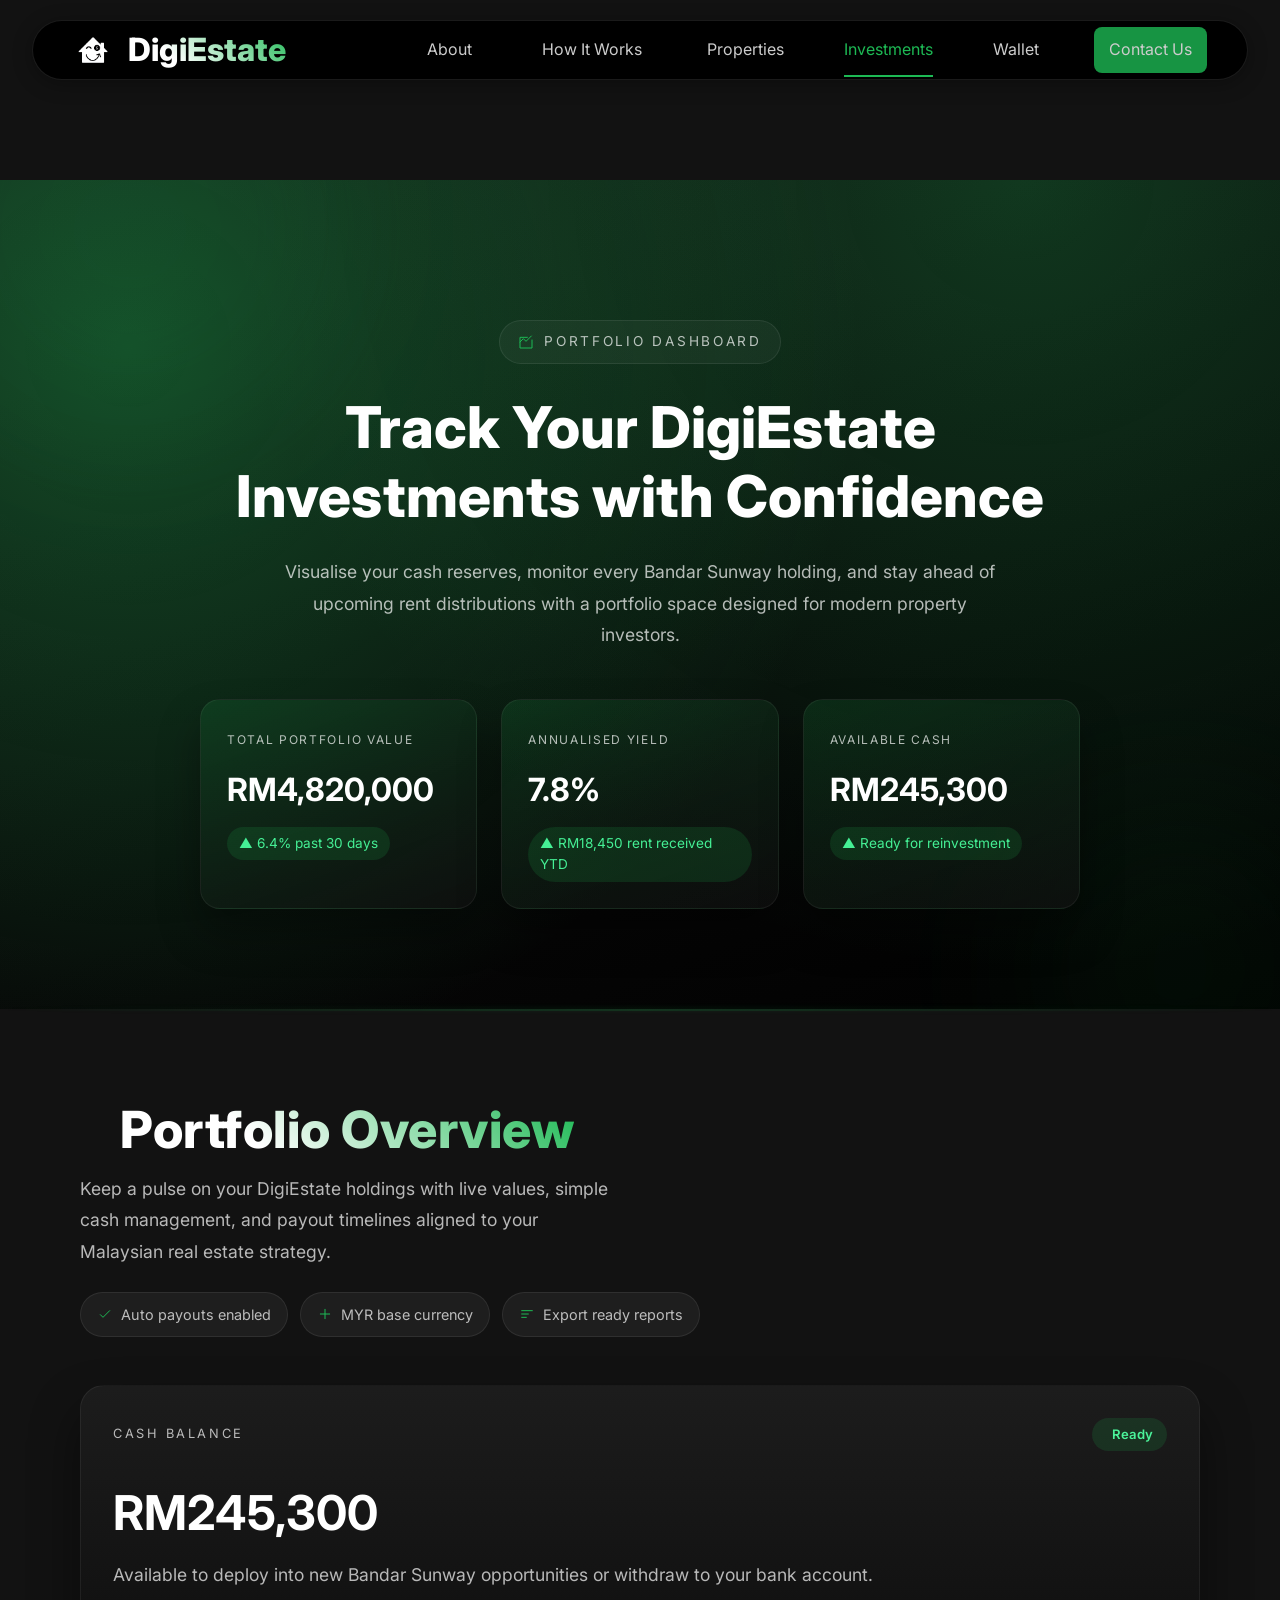
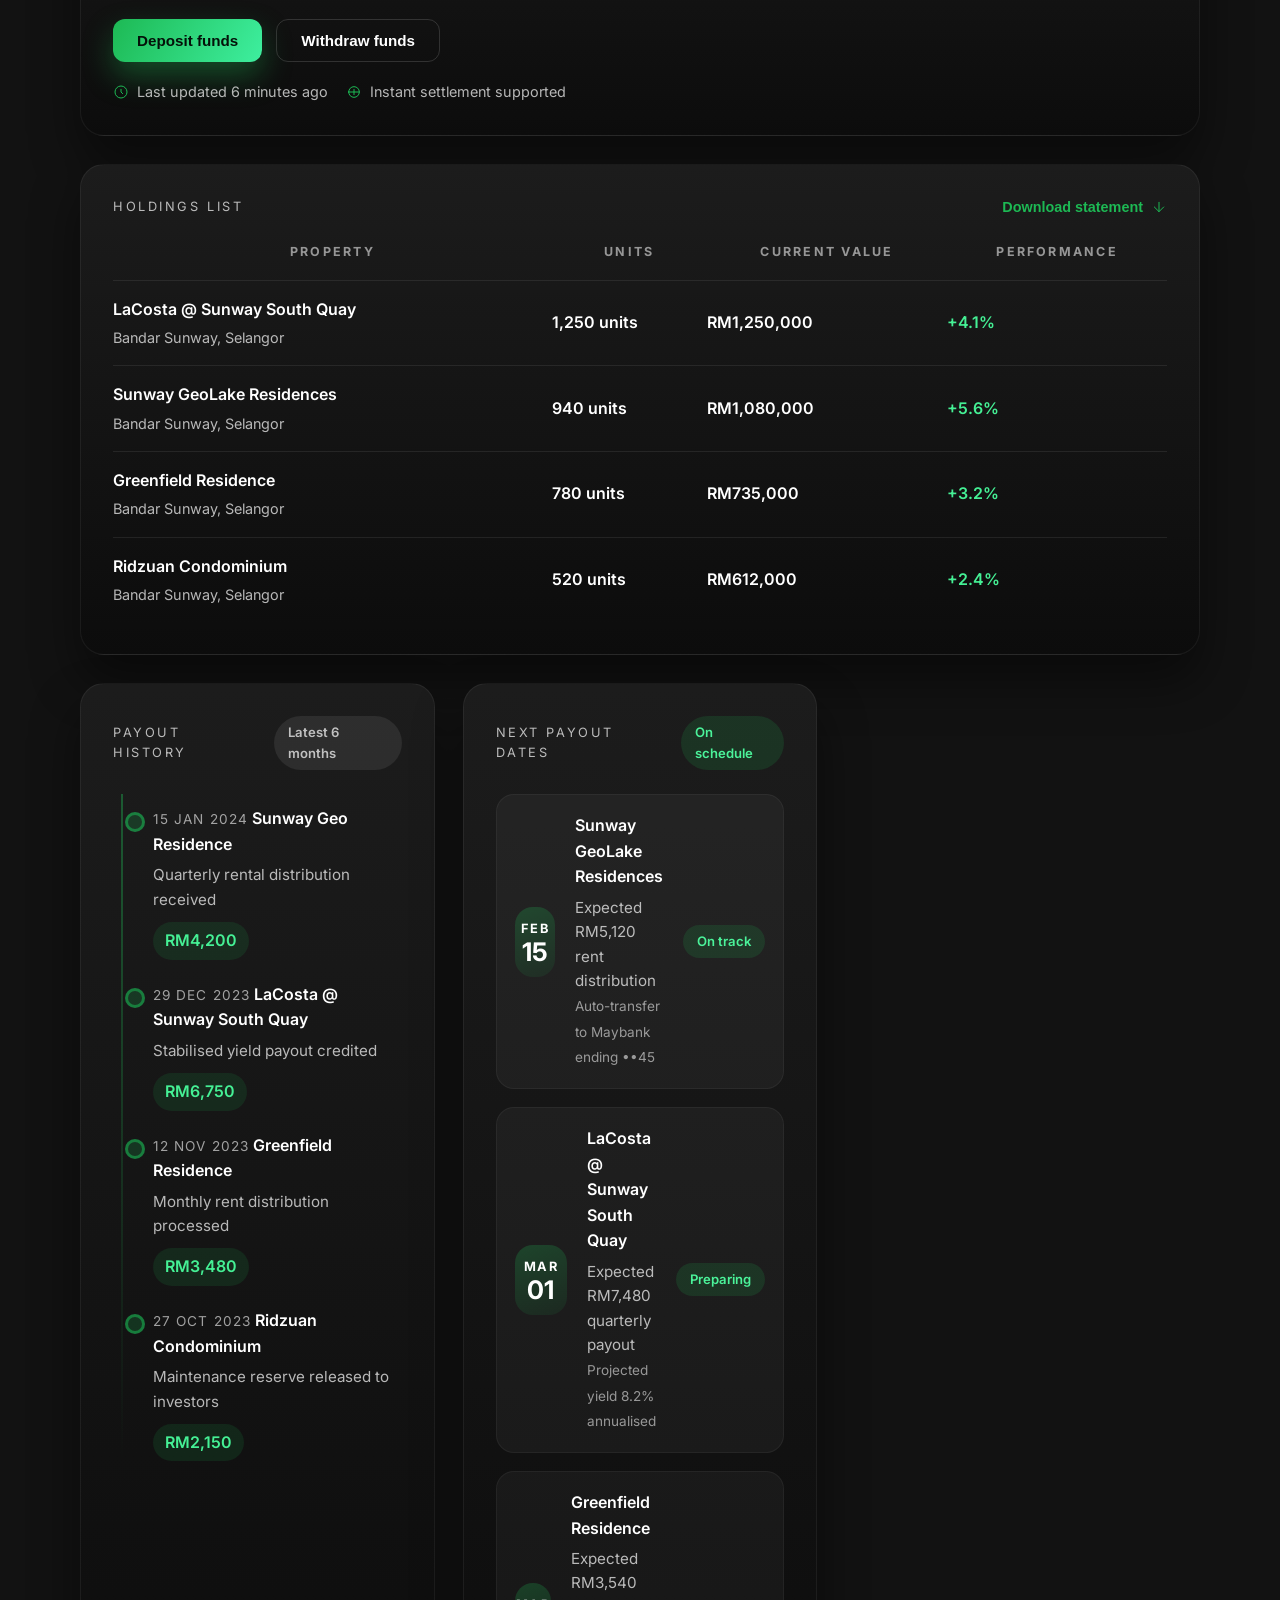
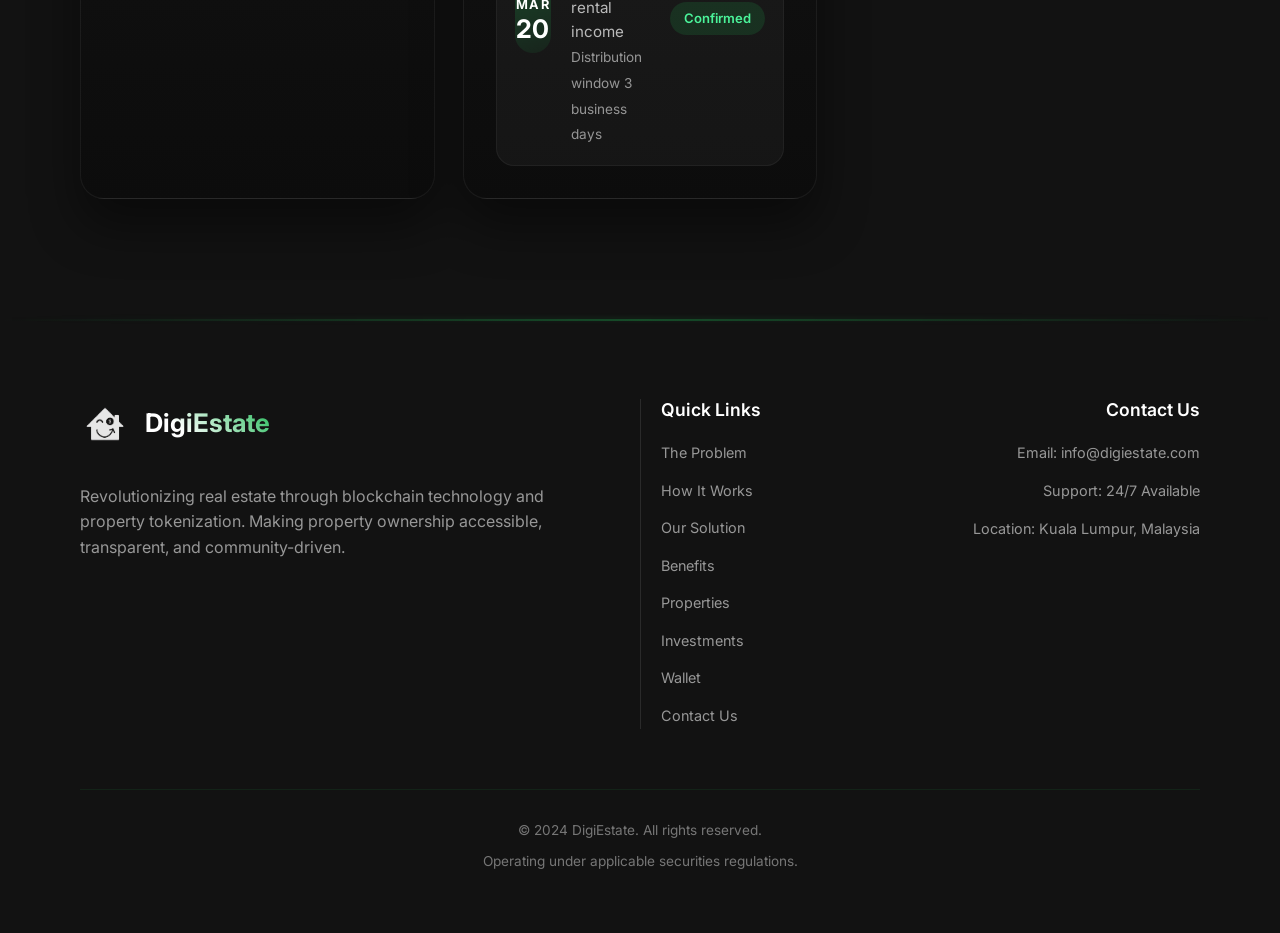
==== investments.html @ bed7e688 "first commit" ====
<!DOCTYPE html>
<html lang="en">
<head>
    <meta charset="UTF-8">
    <meta name="viewport" content="width=device-width, initial-scale=1.0">
    <title>DigiEstate - Investments</title>
    <link rel="icon" type="image/png" href="/images/digiestate-logo.png">
    <link rel="shortcut icon" type="image/png" href="/images/digiestate-logo.png">
    <link rel="stylesheet" href="css/main.css">
    <link rel="stylesheet" href="css/layout.css">
    <link rel="stylesheet" href="css/components/navigation.css">
    <link rel="stylesheet" href="css/components/footer.css">
    <link rel="stylesheet" href="css/sections/investments.css">
    <script src="js/common.js"></script>
</head>
<body>
    <nav class="nav">
        <div class="container nav-container">
            <a href="/" class="nav-brand">
                <img src="/images/digiestate-logo.png" alt="DigiEstate Logo" class="logo">
                <span class="nav-logo">DigiEstate</span>
            </a>
            <div class="nav-links">
                <div class="nav-item">
                    <a href="#about" class="nav-link">About</a>
                    <div class="nav-dropdown">
                        <a href="/#problem" class="scroll-link">The Problem</a>
                        <a href="/#benefits" class="scroll-link">Benefits</a>
                    </div>
                </div>
                <div class="nav-item">
                    <a href="#tokenization" class="nav-link">How It Works</a>
                    <div class="nav-dropdown">
                        <a href="/#tokenization" class="scroll-link">Tokenization</a>
                    </div>
                </div>
                <a href="/marketplace.html" class="nav-page">Properties</a>
                <a href="/investments.html" class="nav-page">Investments</a>
                <a href="/wallet.html" class="nav-page">Wallet</a>
                <a href="/#contact" class="nav-page contact-btn">Contact Us</a>
            </div>
        </div>
    </nav>

    <section class="portfolio-hero">
        <div class="container">
            <span class="portfolio-label">
                <svg viewBox="0 0 24 24" fill="none" xmlns="http://www.w3.org/2000/svg" aria-hidden="true">
                    <path d="M3 12l5-5 4 4 8-8" stroke="currentColor" stroke-width="1.5" stroke-linecap="round" stroke-linejoin="round" />
                    <path d="M21 9v12H3V5h11" stroke="currentColor" stroke-width="1.5" stroke-linecap="round" stroke-linejoin="round" />
                </svg>
                Portfolio Dashboard
            </span>
            <h1>Track Your DigiEstate Investments with Confidence</h1>
            <p>
                Visualise your cash reserves, monitor every Bandar Sunway holding, and stay ahead of upcoming rent
                distributions with a portfolio space designed for modern property investors.
            </p>
            <div class="hero-metrics">
                <div class="metric-card">
                    <span class="metric-label">Total Portfolio Value</span>
                    <span class="metric-value">RM4,820,000</span>
                    <span class="metric-change">▲ 6.4% past 30 days</span>
                </div>
                <div class="metric-card">
                    <span class="metric-label">Annualised Yield</span>
                    <span class="metric-value">7.8%</span>
                    <span class="metric-change">▲ RM18,450 rent received YTD</span>
                </div>
                <div class="metric-card">
                    <span class="metric-label">Available Cash</span>
                    <span class="metric-value">RM245,300</span>
                    <span class="metric-change">▲ Ready for reinvestment</span>
                </div>
            </div>
        </div>
    </section>

    <section class="portfolio-dashboard">
        <div class="container">
            <div class="dashboard-intro">
                <div>
                    <h2>Portfolio Overview</h2>
                    <p>
                        Keep a pulse on your DigiEstate holdings with live values, simple cash management, and payout timelines
                        aligned to your Malaysian real estate strategy.
                    </p>
                </div>
                <div class="portfolio-tags">
                    <span class="portfolio-tag">
                        <svg viewBox="0 0 24 24" fill="none" xmlns="http://www.w3.org/2000/svg" aria-hidden="true">
                            <path d="M5 13l4 4L19 7" stroke="currentColor" stroke-width="1.5" stroke-linecap="round" stroke-linejoin="round" />
                        </svg>
                        Auto payouts enabled
                    </span>
                    <span class="portfolio-tag">
                        <svg viewBox="0 0 24 24" fill="none" xmlns="http://www.w3.org/2000/svg" aria-hidden="true">
                            <path d="M12 5v14M5 12h14" stroke="currentColor" stroke-width="1.5" stroke-linecap="round" stroke-linejoin="round" />
                        </svg>
                        MYR base currency
                    </span>
                    <span class="portfolio-tag">
                        <svg viewBox="0 0 24 24" fill="none" xmlns="http://www.w3.org/2000/svg" aria-hidden="true">
                            <path d="M4 7h16M4 12h10M4 17h7" stroke="currentColor" stroke-width="1.5" stroke-linecap="round" stroke-linejoin="round" />
                        </svg>
                        Export ready reports
                    </span>
                </div>
            </div>

            <div class="dashboard-grid">
                <div class="portfolio-card cash-card">
                    <div class="card-header">
                        <span class="card-eyebrow">Cash balance</span>
                        <span class="status-pill">
                            <svg viewBox="0 0 24 24" fill="none" xmlns="http://www.w3.org/2000/svg" aria-hidden="true">
                                <path d="M5 13l4 4L19 7" stroke="currentColor" stroke-width="1.5" stroke-linecap="round" stroke-linejoin="round" />
                            </svg>
                            Ready
                        </span>
                    </div>
                    <div class="balance-amount">RM245,300</div>
                    <p class="balance-subtext">Available to deploy into new Bandar Sunway opportunities or withdraw to your bank account.</p>
                    <div class="balance-actions">
                        <button class="action-btn primary" type="button">Deposit funds</button>
                        <button class="action-btn ghost" type="button">Withdraw funds</button>
                    </div>
                    <div class="balance-meta">
                        <span>
                            <svg viewBox="0 0 24 24" fill="none" xmlns="http://www.w3.org/2000/svg" aria-hidden="true">
                                <path d="M12 8v4l2.5 2.5" stroke="currentColor" stroke-width="1.5" stroke-linecap="round" stroke-linejoin="round" />
                                <circle cx="12" cy="12" r="9" stroke="currentColor" stroke-width="1.5" />
                            </svg>
                            Last updated 6 minutes ago
                        </span>
                        <span>
                            <svg viewBox="0 0 24 24" fill="none" xmlns="http://www.w3.org/2000/svg" aria-hidden="true">
                                <path d="M4 12h16M4 12c0-4.418 3.582-8 8-8s8 3.582 8 8-3.582 8-8 8-8-3.582-8-8z" stroke="currentColor" stroke-width="1.5" stroke-linecap="round" stroke-linejoin="round" />
                                <path d="M12 8v8" stroke="currentColor" stroke-width="1.5" stroke-linecap="round" stroke-linejoin="round" />
                            </svg>
                            Instant settlement supported
                        </span>
                    </div>
                </div>

                <div class="portfolio-card holdings-card">
                    <div class="card-header">
                        <span class="card-eyebrow">Holdings list</span>
                        <button class="action-link" type="button" aria-label="Download detailed holdings statement">
                            Download statement
                            <svg viewBox="0 0 24 24" fill="none" xmlns="http://www.w3.org/2000/svg" aria-hidden="true">
                                <path d="M12 5v14M19 12l-7 7-7-7" stroke="currentColor" stroke-width="1.5" stroke-linecap="round" stroke-linejoin="round" />
                            </svg>
                        </button>
                    </div>
                    <table>
                        <thead>
                            <tr>
                                <th scope="col">Property</th>
                                <th scope="col">Units</th>
                                <th scope="col">Current value</th>
                                <th scope="col">Performance</th>
                            </tr>
                        </thead>
                        <tbody>
                            <tr>
                                <td>
                                    <div class="holding-name">
                                        <span class="name">LaCosta @ Sunway South Quay</span>
                                        <span class="location">Bandar Sunway, Selangor</span>
                                    </div>
                                </td>
                                <td class="units">1,250 units</td>
                                <td class="value">RM1,250,000</td>
                                <td class="performance positive">+4.1%</td>
                            </tr>
                            <tr>
                                <td>
                                    <div class="holding-name">
                                        <span class="name">Sunway GeoLake Residences</span>
                                        <span class="location">Bandar Sunway, Selangor</span>
                                    </div>
                                </td>
                                <td class="units">940 units</td>
                                <td class="value">RM1,080,000</td>
                                <td class="performance positive">+5.6%</td>
                            </tr>
                            <tr>
                                <td>
                                    <div class="holding-name">
                                        <span class="name">Greenfield Residence</span>
                                        <span class="location">Bandar Sunway, Selangor</span>
                                    </div>
                                </td>
                                <td class="units">780 units</td>
                                <td class="value">RM735,000</td>
                                <td class="performance positive">+3.2%</td>
                            </tr>
                            <tr>
                                <td>
                                    <div class="holding-name">
                                        <span class="name">Ridzuan Condominium</span>
                                        <span class="location">Bandar Sunway, Selangor</span>
                                    </div>
                                </td>
                                <td class="units">520 units</td>
                                <td class="value">RM612,000</td>
                                <td class="performance positive">+2.4%</td>
                            </tr>
                        </tbody>
                    </table>
                </div>

                <div class="portfolio-card history-card">
                    <div class="card-header">
                        <span class="card-eyebrow">Payout history</span>
                        <span class="status-pill neutral">Latest 6 months</span>
                    </div>
                    <ul class="history-list">
                        <li class="history-item">
                            <span class="history-date">15 Jan 2024</span>
                            <span class="history-title">Sunway Geo Residence</span>
                            <span class="history-detail">Quarterly rental distribution received</span>
                            <span class="history-amount">RM4,200</span>
                        </li>
                        <li class="history-item">
                            <span class="history-date">29 Dec 2023</span>
                            <span class="history-title">LaCosta @ Sunway South Quay</span>
                            <span class="history-detail">Stabilised yield payout credited</span>
                            <span class="history-amount">RM6,750</span>
                        </li>
                        <li class="history-item">
                            <span class="history-date">12 Nov 2023</span>
                            <span class="history-title">Greenfield Residence</span>
                            <span class="history-detail">Monthly rent distribution processed</span>
                            <span class="history-amount">RM3,480</span>
                        </li>
                        <li class="history-item">
                            <span class="history-date">27 Oct 2023</span>
                            <span class="history-title">Ridzuan Condominium</span>
                            <span class="history-detail">Maintenance reserve released to investors</span>
                            <span class="history-amount">RM2,150</span>
                        </li>
                    </ul>
                </div>

                <div class="portfolio-card next-payouts">
                    <div class="card-header">
                        <span class="card-eyebrow">Next payout dates</span>
                        <span class="status-pill">On schedule</span>
                    </div>
                    <div class="payout-schedule">
                        <div class="payout-row">
                            <div class="payout-date">
                                <span class="month">FEB</span>
                                <span class="day">15</span>
                            </div>
                            <div class="payout-details">
                                <span class="property">Sunway GeoLake Residences</span>
                                <span class="amount">Expected RM5,120 rent distribution</span>
                                <span class="notes">Auto-transfer to Maybank ending ••45</span>
                            </div>
                            <span class="status-pill">On track</span>
                        </div>
                        <div class="payout-row">
                            <div class="payout-date">
                                <span class="month">MAR</span>
                                <span class="day">01</span>
                            </div>
                            <div class="payout-details">
                                <span class="property">LaCosta @ Sunway South Quay</span>
                                <span class="amount">Expected RM7,480 quarterly payout</span>
                                <span class="notes">Projected yield 8.2% annualised</span>
                            </div>
                            <span class="status-pill">Preparing</span>
                        </div>
                        <div class="payout-row">
                            <div class="payout-date">
                                <span class="month">MAR</span>
                                <span class="day">20</span>
                            </div>
                            <div class="payout-details">
                                <span class="property">Greenfield Residence</span>
                                <span class="amount">Expected RM3,540 rental income</span>
                                <span class="notes">Distribution window 3 business days</span>
                            </div>
                            <span class="status-pill">Confirmed</span>
                        </div>
                    </div>
                </div>
            </div>
        </div>
    </section>

    <footer>
        <div class="container">
            <div class="footer-content">
                <div class="footer-brand">
                    <div class="footer-logo">
                        <img src="images/digiestate-logo.png" alt="DigiEstate Logo">
                        <span>DigiEstate</span>
                    </div>
                    <p>Revolutionizing real estate through blockchain technology and property tokenization. Making property ownership accessible, transparent, and community-driven.</p>
                </div>
                <div class="footer-links">
                    <h4>Quick Links</h4>
                    <ul>
                        <li><a href="index.html#problem">The Problem</a></li>
                        <li><a href="index.html#tokenization">How It Works</a></li>
                        <li><a href="index.html#solution">Our Solution</a></li>
                        <li><a href="index.html#benefits">Benefits</a></li>
                        <li><a href="marketplace.html">Properties</a></li>
                        <li><a href="investments.html">Investments</a></li>
                        <li><a href="wallet.html">Wallet</a></li>
                        <li><a href="index.html#contact">Contact Us</a></li>
                    </ul>
                </div>
                <div class="footer-contact">
                    <h4>Contact Us</h4>
                    <p>Email: info@digiestate.com</p>
                    <p>Support: 24/7 Available</p>
                    <p>Location: Kuala Lumpur, Malaysia</p>
                </div>
            </div>
            <div class="footer-bottom">
                <p>© 2024 DigiEstate. All rights reserved.</p>
                <p class="disclaimer">Operating under applicable securities regulations.</p>
            </div>
        </div>
    </footer>
</body>
</html>
---- css/main.css ----
/* Import Inter font */
@import url('https://fonts.googleapis.com/css2?family=Inter:wght@400;500;600;700;800&display=swap');

/* Variables */
:root {
    --primary: #000000;
    --secondary: #1DB954;  /* Spotify-like green for accents */
    --text: #FFFFFF;
    --text-secondary: rgba(255, 255, 255, 0.7);
    --dark-gray: #121212;
    --medium-gray: #1E1E1E;
    --light-gray: #404040;
}

/* Base Styles */
* {
    margin: 0;
    padding: 0;
    box-sizing: border-box;
}

body {
    line-height: 1.6;
    color: var(--text, #FFFFFF);
    background: var(--dark-gray, #121212);
    font-family: 'Inter', -apple-system, BlinkMacSystemFont, 'Segoe UI', Roboto, Oxygen, Ubuntu, Cantarell, sans-serif;
    animation: fadeIn 0.3s ease-in;
}

/* Typography */
h1, h2, h3, h4 {
    font-family: 'Inter', -apple-system, BlinkMacSystemFont, 'Segoe UI', Roboto, sans-serif;
    line-height: 1.2;
}

h1 {
    font-size: 4em;
    font-weight: 800;
    margin: 0 auto 10px;
    padding: 5px 20px;
    display: block;
    width: 100%;
    max-width: 1200px;
    text-align: center;
    line-height: 1.2;
}

h2 {
    font-size: 2.8em;
    font-weight: 700;
    color: var(--secondary);
    margin-bottom: 15px;
    position: relative;
    display: inline-block;
}

h3 {
    font-size: 1.8em;
    font-weight: 600;
    margin-bottom: 10px;
    color: var(--text);
}

p {
    font-size: 1.1em;
    line-height: 1.8;
    color: var(--text-secondary);
    margin-bottom: 15px;
    max-width: 800px;
}

/* Links */
a {
    color: var(--secondary);
    text-decoration: none;
    transition: color 0.3s ease;
}

a:hover {
    color: #1ed760;
}

/* Buttons */
button {
    background: var(--secondary);
    color: var(--primary);
    border: none;
    padding: 12px 24px;
    border-radius: 8px;
    font-weight: 600;
    cursor: pointer;
    transition: all 0.3s ease;
}

button:hover {
    background: #1ed760;
    transform: translateY(-2px);
}

/* Form Elements */
input, select, textarea {
    background: var(--dark-gray);
    border: 1px solid rgba(255, 255, 255, 0.1);
    color: var(--text);
    padding: 12px 15px;
    border-radius: 8px;
    font-size: 1em;
    transition: all 0.3s ease;
}

input:focus, select:focus, textarea:focus {
    outline: none;
    border-color: var(--secondary);
    box-shadow: 0 0 0 2px rgba(29, 185, 84, 0.1);
}

/* Smooth Scrolling */
html {
    scroll-behavior: smooth;
}

/* Add fallbacks for critical styles */
body {
    background-color: var(--dark-gray, #121212);
    color: var(--text, #FFFFFF);
}

/* Container */
.container {
    max-width: 1400px;
    margin: 0 auto;
    padding: 0 40px;
}

/* Responsive Typography */
@media (max-width: 768px) {
    h1 {
        font-size: 2.5em;
        padding: 15px 20px;
    }

    h2 {
        font-size: 2.2em;
    }

    h3 {
        font-size: 1.6em;
    }

    p {
        font-size: 1em;
    }
}

@media (max-width: 480px) {
    h1 {
        font-size: 2em;
    }
}

/* Selection */
::selection {
    background: rgba(29, 185, 84, 0.2);
    color: var(--text);
}

/* Update section spacing */
section {
    padding: 10px 0;
    position: relative;
    scroll-margin-top: 40px;
}

/* Adjust first section margin */
section:first-of-type {
    margin-top: 0;
}

/* Adjust section headers */
section h2 {
    margin-bottom: 15px;
}

/* Update hero section specifically */
.hero {
    padding-top: 30px;
    padding-bottom: 30px;
    min-height: 50vh;
}

/* Add floating animation for mission statement */
.mission-statement {
    animation: floatText 6s ease-in-out infinite;
    position: relative;
    display: inline-block;
    background: linear-gradient(45deg, var(--text) 30%, var(--secondary) 100%);
    -webkit-background-clip: text;
    background-clip: text;
    -webkit-text-fill-color: transparent;
    text-shadow: 0 0 30px rgba(29, 185, 84, 0.1);
}

@keyframes floatText {
    0%, 100% {
        transform: translateY(0) translateX(0);
    }
    25% {
        transform: translateY(-5px) translateX(2px);
    }
    75% {
        transform: translateY(5px) translateX(-2px);
    }
}

/* Add subtle glow effect */
.mission-statement::after {
    content: '';
    position: absolute;
    top: 50%;
    left: 50%;
    width: 100%;
    height: 100%;
    background: radial-gradient(circle, rgba(29, 185, 84, 0.1) 0%, transparent 70%);
    filter: blur(20px);
    transform: translate(-50%, -50%);
    z-index: -1;
    pointer-events: none;
}

.animated-word,
.mission-statement {
    background: linear-gradient(45deg, var(--text) 30%, var(--secondary) 100%);
    -webkit-background-clip: text;
    background-clip: text;
    -webkit-text-fill-color: transparent;
    display: inline-block;
}

@keyframes fadeIn {
    from { opacity: 0.8; }
    to { opacity: 1; }
}
---- css/layout.css ----
.container {
    max-width: 1400px;
    margin: 0 auto;
    padding: 0 40px;
}

section {
    padding-top: 80px;
    padding-bottom: 80px;
    position: relative;
    scroll-margin-top: 100px;
    background-color: var(--dark-gray);
}

/* Unified Section Header Styling */
section h2,
.contact h2 {
    color: var(--secondary);
    text-align: left;
    font-size: 3.2em;
    margin: 0 0 50px 120px;
    font-weight: 800;
    background: linear-gradient(45deg, var(--text) 30%, var(--secondary) 100%);
    -webkit-background-clip: text;
    background-clip: text;
    -webkit-text-fill-color: transparent;
    text-transform: capitalize !important;
    letter-spacing: 0.5px;
    position: relative;
    white-space: nowrap;
    width: fit-content;
    padding-left: 0;
}

/* Remove or modify the line under headers */
section h2::after,
.contact h2::after {
    /* Remove this entire block or comment it out */
    display: none; /* This will hide the green line under headers */
}

/* Force consistent styling for all headers */
.tokenization h2,
.problem h2,
.solution h2,
.benefits h2,
.contact h2 {
    margin: 0 0 50px 120px !important;
    text-transform: capitalize !important;
    font-size: 3.2em !important;
    background: linear-gradient(45deg, var(--text) 30%, var(--secondary) 100%) !important;
    -webkit-background-clip: text !important;
    background-clip: text !important;
    -webkit-text-fill-color: transparent !important;
}

/* Container spacing adjustments */
.tokenization-container,
.crisis-container,
.solution-overview,
.benefits-grid,
.contact-form {
    margin-top: 0 !important;
    padding-top: 30px !important;
}

/* Specific adjustments for problem section */
.crisis-container {
    padding-top: 30px !important;
    background: linear-gradient(
        165deg,
        rgba(30, 30, 30, 0.9) 0%,
        rgba(18, 18, 18, 0.95) 100%
    );
    border-radius: 20px;
    border: 1px solid rgba(29, 185, 84, 0.15);
}

/* Specific adjustments for contact form */
.contact-form {
    padding: 30px !important;
    background: linear-gradient(
        165deg,
        rgba(30, 30, 30, 0.9) 0%,
        rgba(18, 18, 18, 0.95) 100%
    );
    border-radius: 20px;
    border: 1px solid rgba(29, 185, 84, 0.15);
}

/* Remove any conflicting margins */
.benefits .benefits-grid,
.tokenization .tokenization-container {
    margin-top: 0 !important;
}

/* Add subtle animation for headers */
section h2 {
    opacity: 0;
    transform: translateY(20px);
    animation: fadeInHeader 0.6s ease-out forwards;
}

@keyframes fadeInHeader {
    to {
        opacity: 1;
        transform: translateY(0);
    }
}

/* Remove any conflicting header styles from individual sections */
.benefits h2,
.problem h2,
.solution h2,
.token-explanation h2 {
    margin: 0 0 40px 0;
    display: block;
}

section:first-of-type {
    margin-top: 80px;
}

/* Section dividers */
section:not(:first-of-type)::before {
    content: '';
    position: absolute;
    top: 0;
    left: 0;
    width: 100%;
    height: 2px;
    background: linear-gradient(
        90deg,
        transparent 0%,
        rgba(29, 185, 84, 0.3) 50%,
        transparent 100%
    );
    opacity: 0.5;
    z-index: 1;
}

/* Add a subtle glow effect */
section:not(:first-of-type)::after {
    content: '';
    position: absolute;
    top: -2px;
    left: 0;
    width: 100%;
    height: 4px;
    background: linear-gradient(
        90deg,
        transparent 0%,
        rgba(29, 185, 84, 0.1) 50%,
        transparent 100%
    );
    filter: blur(2px);
    z-index: 1;
}

/* Add a subtle glow effect to the bottom of the hero section */
.hero::after {
    content: '';
    position: absolute;
    bottom: 0;
    left: 0;
    width: 100%;
    height: 2px;
    background: linear-gradient(
        90deg,
        transparent 0%,
        rgba(29, 185, 84, 0.3) 50%,
        transparent 100%
    );
    opacity: 0.5;
    z-index: 1;
}

/* Specific adjustments for longer headers */
.solution h2 {
    font-size: 2.4em;  /* Slightly reduced */
    letter-spacing: 0.3px;  /* Tighter spacing */
}

/* Responsive Design */
@media (max-width: 1400px) {
    .container {
        max-width: 1200px;
        padding: 0 40px;
    }
    section h2 {
        margin-left: 40px;
    }
}

@media (max-width: 1200px) {
    .container {
        max-width: 1000px;
    }
    section h2 {
        font-size: 2.6em;
        padding: 0 30px;
    }
}

@media (max-width: 768px) {
    .container {
        padding: 0 20px;
    }
    section h2,
    .tokenization h2,
    .problem h2,
    .solution h2,
    .benefits h2,
    .contact h2 {
        margin-left: 20px !important;
        font-size: 2.5em !important;
    }

    section h2::after {
        left: 0;
    }
}

/* Update problem section to match */
.problem {
    margin-top: -50px;
    padding: 80px 0 80px;
    background: var(--primary);
    position: relative;
}

/* Ensure navigation bar doesn't overlap content */
.nav {
    position: fixed;
    top: 0;
    left: 0;
    right: 0;
    background: rgba(0, 0, 0, 0.95);
    padding: 15px 0;
    backdrop-filter: blur(10px);
    border-bottom: 1px solid rgba(255, 255, 255, 0.1);
    z-index: 1000;
    height: 60px;
}

/* Loading indicator styles */
.loading {
    background: transparent !important;
    border: none !important;
    padding: 10px !important;
    margin-bottom: 15px !important;
}

.typing-indicator {
    display: flex;
    align-items: center;
    gap: 5px;
}

.dot {
    width: 8px;
    height: 8px;
    background: var(--secondary);
    border-radius: 50%;
    animation: bounce 1.4s infinite ease-in-out;
    opacity: 0.6;
}

.dot:nth-child(1) { animation-delay: -0.32s; }
.dot:nth-child(2) { animation-delay: -0.16s; }

@keyframes bounce {
    0%, 80%, 100% { transform: scale(0); }
    40% { transform: scale(1); }
}

/* Specific adjustments for tokenization and benefits sections */
.tokenization h2,
.benefits h2 {
    margin: 0 0 50px 120px !important;
}

/* Container spacing - separate from header spacing */
.tokenization-container,
.benefits-grid {
    margin-top: 0;
    padding-top: 30px !important;
}

/* For marketplace page specifically, since it uses inline styles */
.transactions h2 {
    margin-bottom: 30px !important; /* Adjust spacing since we removed the line */
}
---- css/components/navigation.css ----
/* Navigation Styles */
.nav {
    position: fixed;
    top: 20px;
    left: 50%;
    transform: translateX(-50%);
    background: rgba(0, 0, 0, 0.95);
    padding: 12px 25px;
    backdrop-filter: blur(10px);
    border: 1px solid rgba(255, 255, 255, 0.1);
    z-index: 1000;
    height: 60px;
    border-radius: 100px;
    width: 95%;
    max-width: 1300px;
    box-shadow: 0 4px 20px rgba(0, 0, 0, 0.3);
    transition: none;
    backface-visibility: hidden;
    -webkit-font-smoothing: subpixel-antialiased;
}

.nav-container {
    display: flex;
    justify-content: space-between;
    align-items: center;
    height: 100%;
    padding: 0 15px;
}

.nav-brand {
    display: flex;
    align-items: center;
    gap: 15px;
    text-decoration: none;
}

.logo {
    height: 40px;
    width: auto;
    transition: transform 0.3s ease;
}

.logo:hover {
    transform: scale(1.05);
}

.nav-logo {
    font-size: 2em;
    font-weight: 800;
    background: linear-gradient(45deg, var(--text) 30%, var(--secondary) 100%);
    -webkit-background-clip: text;
    -webkit-text-fill-color: transparent;
}

.nav-links {
    display: flex;
    align-items: center;
    gap: 30px;
    position: relative;
}

.nav-link, .nav-page {
    color: var(--text);
    text-decoration: none;
    font-size: 1em;
    transition: all 0.3s ease;
    padding: 10px 15px;
    display: block;
    position: relative;
    opacity: 0.8;
}

/* Hover underline effect */
.nav-link::after, .nav-page::after {
    content: '';
    position: absolute;
    bottom: -4px;
    left: 15px;
    right: 15px;
    height: 2px;
    background: var(--text);
    transform: scaleX(0);
    transition: transform 0.3s ease;
}

.nav-link:hover, .nav-page:hover {
    opacity: 1;
    color: var(--text);
}

.nav-link.active, .nav-page.active {
    color: var(--text);
    opacity: 1;
}

.nav-item {
    position: relative;
    padding: 0 5px;
}

.nav-item:hover {
    z-index: 1000;
}

/* Update Properties dropdown styles */
.nav-item:has(> .nav-link) {
    position: relative;
}

.nav-dropdown {
    position: absolute;
    top: 100%;
    left: 0;
    min-width: 200px;
    background: rgba(18, 18, 18, 0.95);
    border: 1px solid rgba(29, 185, 84, 0.1);
    border-radius: 8px;
    padding: 8px;
    opacity: 0;
    visibility: hidden;
    transform: translateY(-10px);
    transition: all 0.2s ease;
    backdrop-filter: blur(10px);
    box-shadow: 0 4px 15px rgba(0, 0, 0, 0.2);
    margin-top: 5px;
    z-index: 1000;
}

.nav-item:hover .nav-dropdown {
    opacity: 1;
    visibility: visible;
    transform: translateY(0);
}

.nav-dropdown a {
    display: block;
    padding: 8px 12px;
    color: var(--text);
    font-size: 0.9em;
    text-decoration: none;
    border-radius: 4px;
    transition: all 0.2s ease;
    white-space: nowrap;
}

.nav-dropdown a:hover {
    background: rgba(29, 185, 84, 0.1);
    color: var(--secondary);
    transform: translateX(3px);
}

.nav-dropdown a:not(:last-child) {
    border-bottom: 1px solid rgba(255, 255, 255, 0.05);
}

.contact-btn {
    background: var(--secondary);
    color: var(--primary);
    padding: 10px 20px;
    border-radius: 8px;
    text-decoration: none;
    transition: all 0.3s ease;
    margin-left: 10px;
}

.contact-btn:hover {
    background: #1ed760;
    transform: translateY(-2px);
}

/* Update responsive styles */
@media (max-width: 768px) {
    .nav {
        top: 10px;
        padding: 10px 15px;
    }
    
    .logo {
        height: 35px;
    }
}

/* Property lookup link animation */
@keyframes fadeIn {
    from {
        opacity: 0;
        transform: translateY(-10px);
    }
    to {
        opacity: 1;
        transform: translateY(0);
    }
}

.property-lookup-link {
    opacity: 0.7;
    transition: opacity 0.3s ease;
}

.property-lookup-link:hover {
    opacity: 1;
}

.nav-page {
    color: var(--text);
    text-decoration: none;
    font-size: 1em;
    transition: all 0.3s ease;
    padding: 10px 15px;
    display: block;
    position: relative;
    opacity: 0.8;
}

.nav-page.active {
    color: var(--secondary);
    opacity: 1;
}

.nav-page.active::after {
    content: '';
    position: absolute;
    bottom: -4px;
    left: 15px;
    right: 15px;
    height: 2px;
    background: var(--secondary);
    transform: scaleX(1);
}

/* Prevent content from jumping when nav is fixed */
body {
    padding-top: 100px;
}

@keyframes fadeInUp {
    from {
        opacity: 0;
        transform: translateY(10px);
    }
    to {
        opacity: 1;
        transform: translateY(0);
    }
}
---- css/components/footer.css ----
/* Footer Styles */
footer {
    background: var(--dark-gray);
    color: var(--text-secondary);
    padding: 80px 0 60px;
    position: relative;
}

/* Add the gradient divider */
footer::before {
    content: '';
    position: absolute;
    top: 0;
    left: 0;
    width: 100%;
    height: 2px;
    background: linear-gradient(
        90deg,
        transparent 0%,
        rgba(29, 185, 84, 0.3) 50%,
        transparent 100%
    );
    opacity: 1;
    z-index: 1;
}

/* Add glow effect */
footer::after {
    content: '';
    position: absolute;
    top: -2px;
    left: 0;
    width: 100%;
    height: 4px;
    background: linear-gradient(
        90deg,
        transparent 0%,
        rgba(29, 185, 84, 0.1) 50%,
        transparent 100%
    );
    filter: blur(2px);
    z-index: 1;
}

.footer-content {
    display: grid;
    grid-template-columns: 2fr 1fr 1fr;
    gap: 60px;
    align-items: start;
}

.footer-brand {
    display: flex;
    flex-direction: column;
    gap: 20px;
}

.footer-brand p {
    font-size: 1em;
    line-height: 1.6;
    opacity: 0.8;
    margin: 0;
}

.footer-logo {
    display: flex;
    align-items: center;
    gap: 15px;
    width: 50px;
    height: 50px;
    margin-bottom: 15px;
    object-fit: contain;
}

.footer-logo img {
    height: 50px;
    width: auto;
    filter: brightness(0.9);
}

.footer-logo span {
    font-size: 1.6em;
    font-weight: 700;
    background: linear-gradient(45deg, var(--text) 30%, var(--secondary) 100%);
    -webkit-background-clip: text;
    -webkit-text-fill-color: transparent;
}

.footer-links {
    padding: 0 20px;
    border-left: 1px solid rgba(255, 255, 255, 0.1);
}

.footer-links h4 {
    color: var(--text);
    font-size: 1.1em;
    margin-bottom: 20px;
    font-weight: 600;
}

.footer-links ul {
    list-style: none;
    margin: 0;
    padding: 0;
    display: flex;
    flex-direction: column;
    gap: 12px;
}

.footer-links a {
    color: var(--text-secondary);
    text-decoration: none;
    transition: all 0.3s ease;
    font-size: 0.9em;
    opacity: 0.8;
    display: inline-block;
}

.footer-links a:hover {
    color: var(--secondary);
    opacity: 1;
    transform: translateX(5px);
}

.footer-contact {
    text-align: right;
}

.footer-contact h4 {
    color: var(--text);
    font-size: 1.1em;
    margin-bottom: 20px;
    font-weight: 600;
}

.footer-contact p {
    margin: 12px 0;
    font-size: 0.9em;
    opacity: 0.8;
    transition: opacity 0.3s ease;
}

.footer-contact p:hover {
    opacity: 1;
}

.footer-bottom {
    margin-top: 60px;
    padding-top: 30px;
    border-top: 1px solid rgba(29, 185, 84, 0.1);
    display: flex;
    flex-direction: column;
    align-items: center;
    gap: 10px;
}

.footer-bottom p {
    margin: 0;
    font-size: 0.85em;
    opacity: 0.6;
    text-align: center;
    line-height: 1.6;
}

@media (max-width: 1200px) {
    .footer-content {
        grid-template-columns: 1.5fr 1fr 1fr;
        gap: 40px;
    }
}

@media (max-width: 768px) {
    .footer-content {
        grid-template-columns: 1fr;
        gap: 40px;
        text-align: center;
    }

    .footer-brand {
        align-items: center;
    }

    .footer-links {
        border-left: none;
        border-top: 1px solid rgba(255, 255, 255, 0.1);
        padding: 30px 0 0;
        margin-top: 10px;
    }

    .footer-links h4 {
        text-align: center;
    }

    .footer-links ul {
        align-items: center;
    }

    .footer-contact {
        text-align: center;
    }

    .footer-bottom {
        flex-direction: column;
        gap: 15px;
        text-align: center;
        margin-top: 40px;
        padding-top: 20px;
    }
}
---- css/sections/investments.css ----
.portfolio-hero {
    position: relative;
    padding: 140px 0 100px;
    overflow: hidden;
    background: radial-gradient(circle at 10% 20%, rgba(29, 185, 84, 0.35), transparent 55%),
                radial-gradient(circle at 80% 0%, rgba(29, 185, 84, 0.25), transparent 60%),
                linear-gradient(160deg, rgba(18, 18, 18, 0.95) 0%, rgba(0, 0, 0, 0.98) 100%);
}

.portfolio-hero::before,
.portfolio-hero::after {
    content: "";
    position: absolute;
    border-radius: 50%;
    filter: blur(80px);
    opacity: 0.4;
    pointer-events: none;
}

.portfolio-hero::before {
    width: 420px;
    height: 420px;
    background: rgba(29, 185, 84, 0.2);
    top: -160px;
    left: -80px;
}

.portfolio-hero::after {
    width: 320px;
    height: 320px;
    background: rgba(29, 185, 84, 0.15);
    bottom: -120px;
    right: -60px;
}

.portfolio-hero .container {
    position: relative;
    z-index: 1;
    text-align: center;
    max-width: 960px;
}

.portfolio-label {
    display: inline-flex;
    align-items: center;
    gap: 10px;
    text-transform: uppercase;
    font-size: 0.85rem;
    letter-spacing: 0.2em;
    color: var(--text-secondary);
    padding: 10px 18px;
    border-radius: 999px;
    background: rgba(255, 255, 255, 0.04);
    border: 1px solid rgba(255, 255, 255, 0.08);
    margin-bottom: 24px;
}

.portfolio-label svg {
    width: 16px;
    height: 16px;
    color: var(--secondary);
}

.portfolio-hero h1 {
    font-size: clamp(2.8rem, 4.5vw, 4.2rem);
    color: var(--text);
    margin-bottom: 20px;
}

.portfolio-hero p {
    margin: 0 auto;
    max-width: 720px;
}

.hero-metrics {
    margin-top: 48px;
    display: grid;
    grid-template-columns: repeat(auto-fit, minmax(220px, 1fr));
    gap: 24px;
}

.metric-card {
    padding: 26px;
    border-radius: 20px;
    background: linear-gradient(160deg, rgba(29, 185, 84, 0.14), rgba(18, 18, 18, 0.65));
    border: 1px solid rgba(255, 255, 255, 0.06);
    box-shadow: 0 24px 40px rgba(0, 0, 0, 0.35);
    text-align: left;
}

.metric-label {
    text-transform: uppercase;
    font-size: 0.75rem;
    letter-spacing: 0.14em;
    color: var(--text-secondary);
}

.metric-value {
    display: block;
    margin-top: 12px;
    font-size: 2rem;
    font-weight: 700;
    color: var(--text);
}

.metric-change {
    margin-top: 12px;
    display: inline-flex;
    align-items: center;
    gap: 8px;
    padding: 6px 12px;
    border-radius: 999px;
    font-size: 0.85rem;
    background: rgba(29, 185, 84, 0.15);
    color: #45f095;
}

.metric-change.negative {
    background: rgba(255, 84, 84, 0.12);
    color: #ff8484;
}

.portfolio-dashboard {
    padding: 90px 0 120px;
}

.dashboard-intro {
    display: flex;
    flex-wrap: wrap;
    justify-content: space-between;
    align-items: flex-start;
    gap: 24px;
    margin-bottom: 48px;
}

.dashboard-intro h2 {
    margin-bottom: 12px;
}

.dashboard-intro p {
    max-width: 540px;
    margin-bottom: 0;
}

.portfolio-tags {
    display: flex;
    flex-wrap: wrap;
    gap: 12px;
}

.portfolio-tag {
    display: inline-flex;
    align-items: center;
    gap: 8px;
    padding: 10px 16px;
    border-radius: 999px;
    background: rgba(255, 255, 255, 0.05);
    border: 1px solid rgba(255, 255, 255, 0.08);
    font-size: 0.9rem;
    color: var(--text-secondary);
}

.portfolio-tag svg {
    width: 16px;
    height: 16px;
    color: var(--secondary);
}

.dashboard-grid {
    display: grid;
    grid-template-columns: repeat(auto-fit, minmax(320px, 1fr));
    gap: 28px;
}

.portfolio-card {
    position: relative;
    padding: 32px;
    border-radius: 24px;
    background: linear-gradient(180deg, rgba(30, 30, 30, 0.9) 0%, rgba(12, 12, 12, 0.92) 100%);
    border: 1px solid rgba(255, 255, 255, 0.06);
    box-shadow: 0 26px 50px rgba(0, 0, 0, 0.45);
    overflow: hidden;
}

.portfolio-card::after {
    content: "";
    position: absolute;
    inset: 0;
    background: linear-gradient(140deg, rgba(29, 185, 84, 0.08), transparent 60%);
    opacity: 0;
    transition: opacity 0.3s ease;
}

.portfolio-card:hover::after {
    opacity: 1;
}

.portfolio-card > * {
    position: relative;
    z-index: 1;
}

.cash-card,
.holdings-card {
    grid-column: 1 / -1;
}

.card-header {
    display: flex;
    justify-content: space-between;
    align-items: center;
    margin-bottom: 24px;
    gap: 16px;
}

.card-eyebrow {
    text-transform: uppercase;
    font-size: 0.8rem;
    letter-spacing: 0.2em;
    color: var(--text-secondary);
}

.status-pill {
    display: inline-flex;
    align-items: center;
    gap: 6px;
    padding: 6px 14px;
    border-radius: 999px;
    background: rgba(29, 185, 84, 0.15);
    color: #4bf39a;
    font-size: 0.82rem;
    font-weight: 600;
}

.status-pill.neutral {
    background: rgba(255, 255, 255, 0.08);
    color: var(--text-secondary);
}

.balance-amount {
    font-size: clamp(2.4rem, 4vw, 3rem);
    font-weight: 700;
    color: var(--text);
}

.balance-subtext {
    margin-top: 8px;
    color: var(--text-secondary);
}

.balance-actions {
    margin-top: 28px;
    display: flex;
    flex-wrap: wrap;
    gap: 14px;
}

.action-btn {
    padding: 12px 24px;
    border-radius: 12px;
    font-weight: 600;
    font-size: 0.95rem;
    transition: transform 0.2s ease, box-shadow 0.2s ease;
}

.action-btn.primary {
    background: linear-gradient(120deg, var(--secondary), #3eef9f);
    color: #041109;
    box-shadow: 0 14px 30px rgba(29, 185, 84, 0.35);
}

.action-btn.primary:hover {
    transform: translateY(-2px);
    box-shadow: 0 18px 40px rgba(29, 185, 84, 0.4);
}

.action-btn.ghost {
    background: transparent;
    color: var(--text);
    border: 1px solid rgba(255, 255, 255, 0.14);
}

.action-btn.ghost:hover {
    background: rgba(255, 255, 255, 0.05);
}

.balance-meta {
    margin-top: 18px;
    display: flex;
    flex-wrap: wrap;
    gap: 18px;
    color: var(--text-secondary);
    font-size: 0.9rem;
}

.balance-meta span {
    display: inline-flex;
    align-items: center;
    gap: 8px;
}

.balance-meta svg {
    width: 16px;
    height: 16px;
    color: var(--secondary);
}

.holdings-card table {
    width: 100%;
    border-collapse: collapse;
}

.holdings-card thead th {
    font-size: 0.78rem;
    text-transform: uppercase;
    letter-spacing: 0.18em;
    color: rgba(255, 255, 255, 0.55);
    padding-bottom: 18px;
}

.holdings-card tbody tr {
    border-top: 1px solid rgba(255, 255, 255, 0.08);
}

.holdings-card tbody td {
    padding: 16px 0;
    vertical-align: middle;
}

.holding-name {
    display: flex;
    flex-direction: column;
    gap: 4px;
}

.holding-name .name {
    font-weight: 600;
    color: var(--text);
}

.holding-name .location {
    font-size: 0.9rem;
    color: var(--text-secondary);
}

.units,
.value,
.performance {
    font-weight: 600;
    color: var(--text);
}

.performance.positive {
    color: #45f095;
}

.performance.negative {
    color: #ff8484;
}

.token-cost {
    display: block;
    font-size: 0.82rem;
    color: var(--text-secondary);
    margin-top: 4px;
}

.action-link {
    font-size: 0.9rem;
    color: var(--secondary);
    display: inline-flex;
    align-items: center;
    gap: 8px;
    background: none;
    border: none;
    padding: 0;
    cursor: pointer;
    font-weight: 600;
    transition: color 0.2s ease;
}

.action-link:hover {
    color: #3eef9f;
}

.action-link svg {
    width: 16px;
    height: 16px;
}

.history-card {
    padding-bottom: 36px;
}

.history-list {
    list-style: none;
    margin: 0;
    padding: 12px 0 0 12px;
    position: relative;
}

.history-list::before {
    content: "";
    position: absolute;
    left: 8px;
    top: 0;
    bottom: 0;
    width: 2px;
    background: linear-gradient(180deg, rgba(29, 185, 84, 0.4), transparent);
}

.history-item {
    position: relative;
    padding-left: 28px;
    margin-bottom: 22px;
}

.history-item:last-child {
    margin-bottom: 0;
}

.history-item::before {
    content: "";
    position: absolute;
    left: 0;
    top: 6px;
    width: 14px;
    height: 14px;
    border-radius: 50%;
    border: 3px solid rgba(29, 185, 84, 0.55);
    background: rgba(29, 185, 84, 0.2);
}

.history-date {
    font-size: 0.85rem;
    color: rgba(255, 255, 255, 0.6);
    letter-spacing: 0.08em;
    text-transform: uppercase;
    margin-bottom: 6px;
}

.history-title {
    font-weight: 600;
    color: var(--text);
}

.history-detail {
    display: block;
    margin-top: 6px;
    color: var(--text-secondary);
    font-size: 0.95rem;
}

.history-amount {
    margin-top: 10px;
    display: inline-flex;
    align-items: center;
    gap: 8px;
    font-weight: 600;
    padding: 6px 12px;
    border-radius: 999px;
    background: rgba(29, 185, 84, 0.12);
    color: #45f095;
}

.history-amount.negative {
    background: rgba(255, 84, 84, 0.12);
    color: #ff8484;
}

.next-payouts .payout-schedule {
    display: flex;
    flex-direction: column;
    gap: 18px;
}

.payout-row {
    display: flex;
    align-items: center;
    justify-content: space-between;
    gap: 20px;
    padding: 18px;
    border-radius: 18px;
    background: rgba(255, 255, 255, 0.04);
    border: 1px solid rgba(255, 255, 255, 0.05);
}

.payout-date {
    display: flex;
    flex-direction: column;
    align-items: center;
    justify-content: center;
    width: 70px;
    height: 70px;
    border-radius: 18px;
    background: linear-gradient(160deg, rgba(29, 185, 84, 0.25), rgba(29, 185, 84, 0.08));
    text-transform: uppercase;
    font-weight: 700;
    color: var(--text);
}

.payout-date .month {
    font-size: 0.8rem;
    letter-spacing: 0.08em;
}

.payout-date .day {
    font-size: 1.6rem;
    line-height: 1;
}

.payout-details {
    flex: 1;
}

.payout-details .property {
    font-weight: 600;
    color: var(--text);
}

.payout-details .amount {
    display: block;
    margin-top: 6px;
    color: var(--text-secondary);
    font-size: 0.95rem;
}

.payout-details .notes {
    margin-top: 8px;
    font-size: 0.85rem;
    color: rgba(255, 255, 255, 0.55);
}

.payout-row .status-pill {
    white-space: nowrap;
}

@media (max-width: 900px) {
    .dashboard-grid {
        grid-template-columns: 1fr;
    }

    .portfolio-card {
        padding: 26px;
    }
}

@media (max-width: 640px) {
    .portfolio-hero {
        padding: 120px 0 80px;
    }

    .dashboard-intro {
        flex-direction: column;
        align-items: flex-start;
    }

    .portfolio-tags {
        width: 100%;
    }

    .payout-row {
        flex-direction: column;
        align-items: flex-start;
    }

    .payout-row .status-pill {
        margin-top: 12px;
    }
}
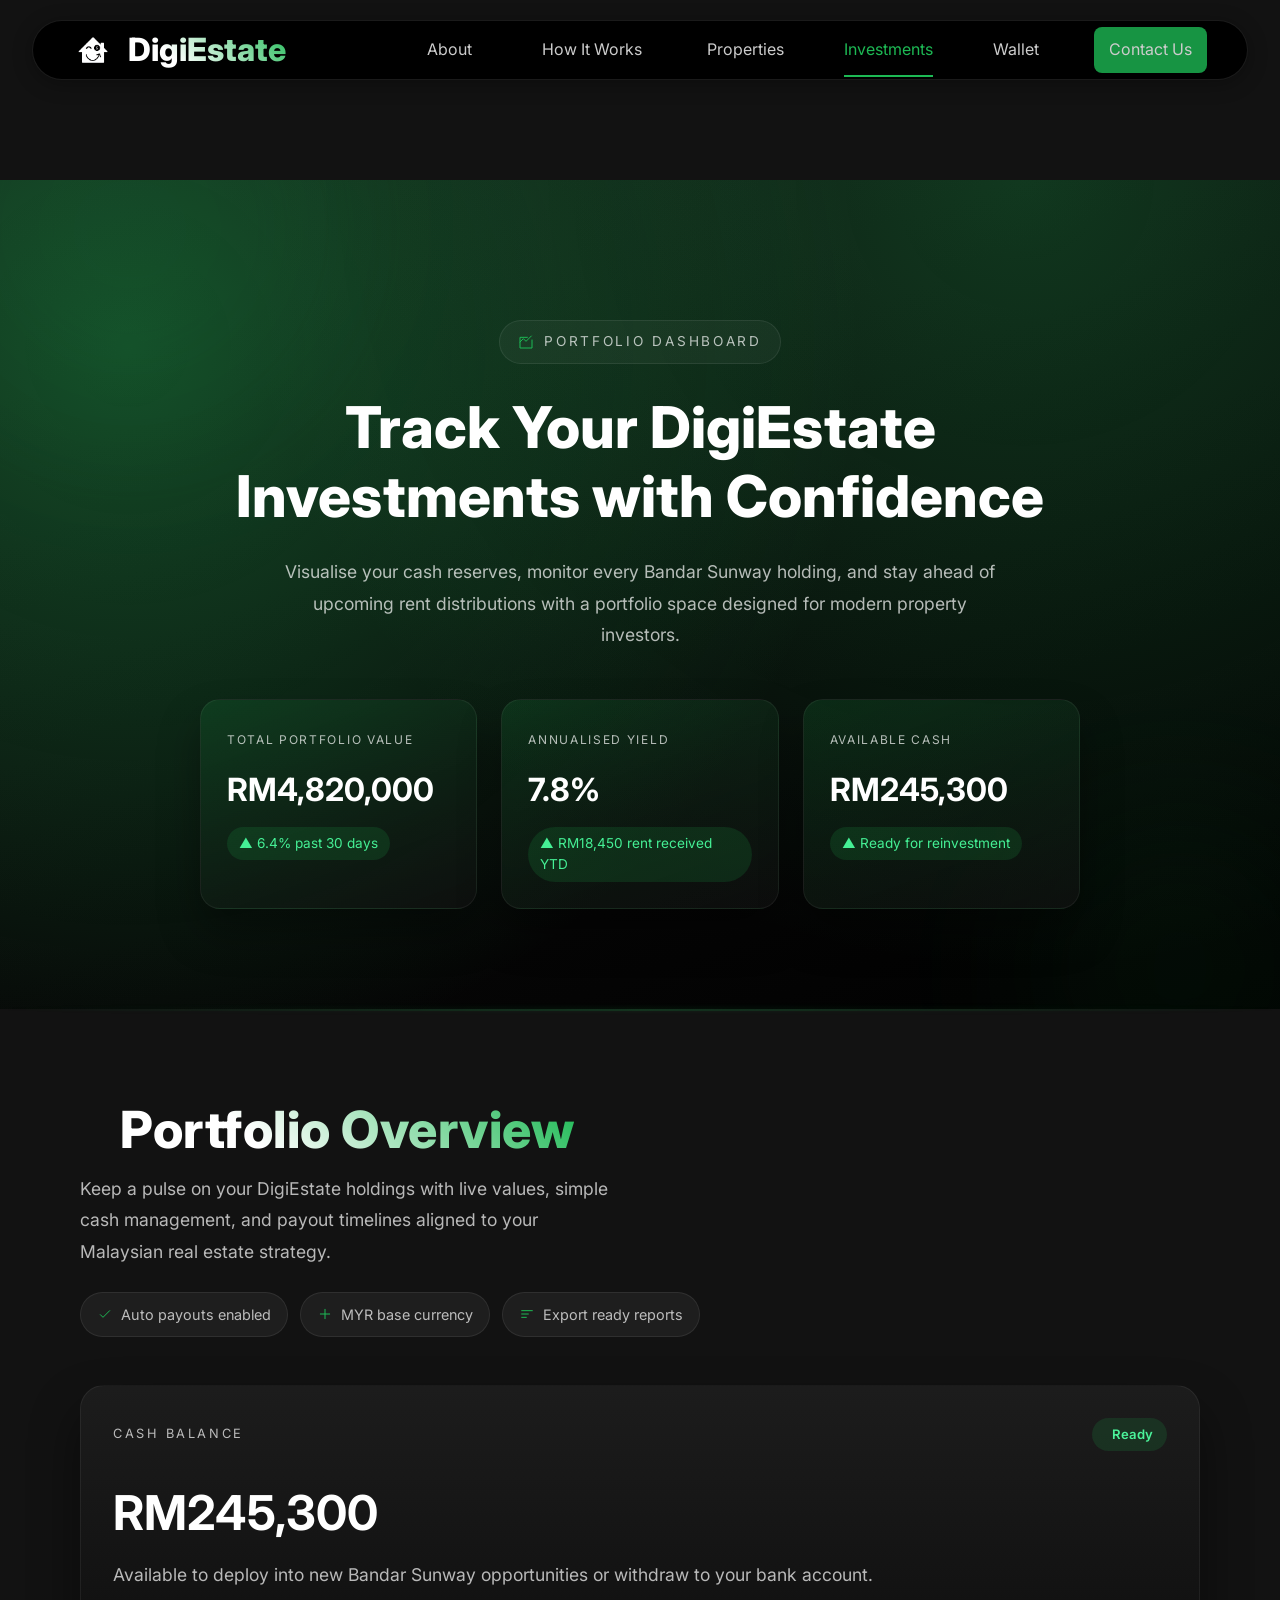
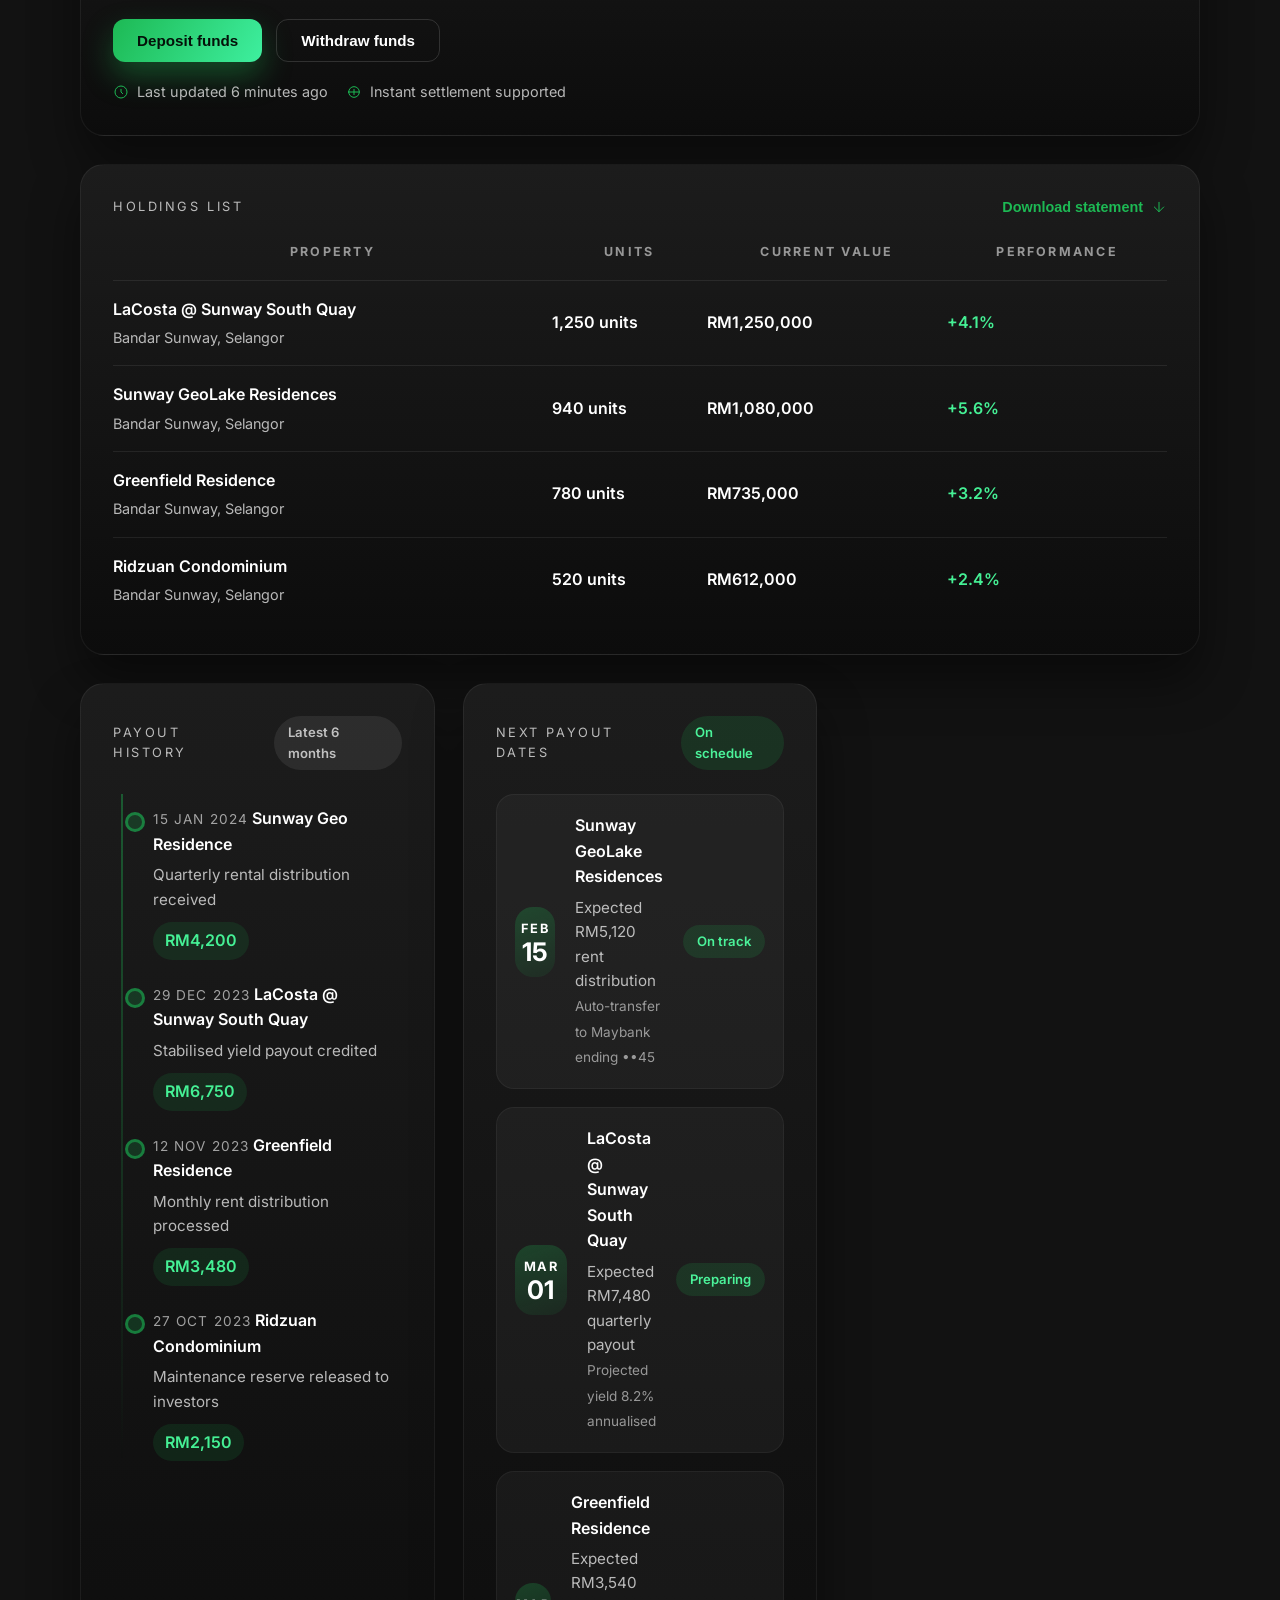
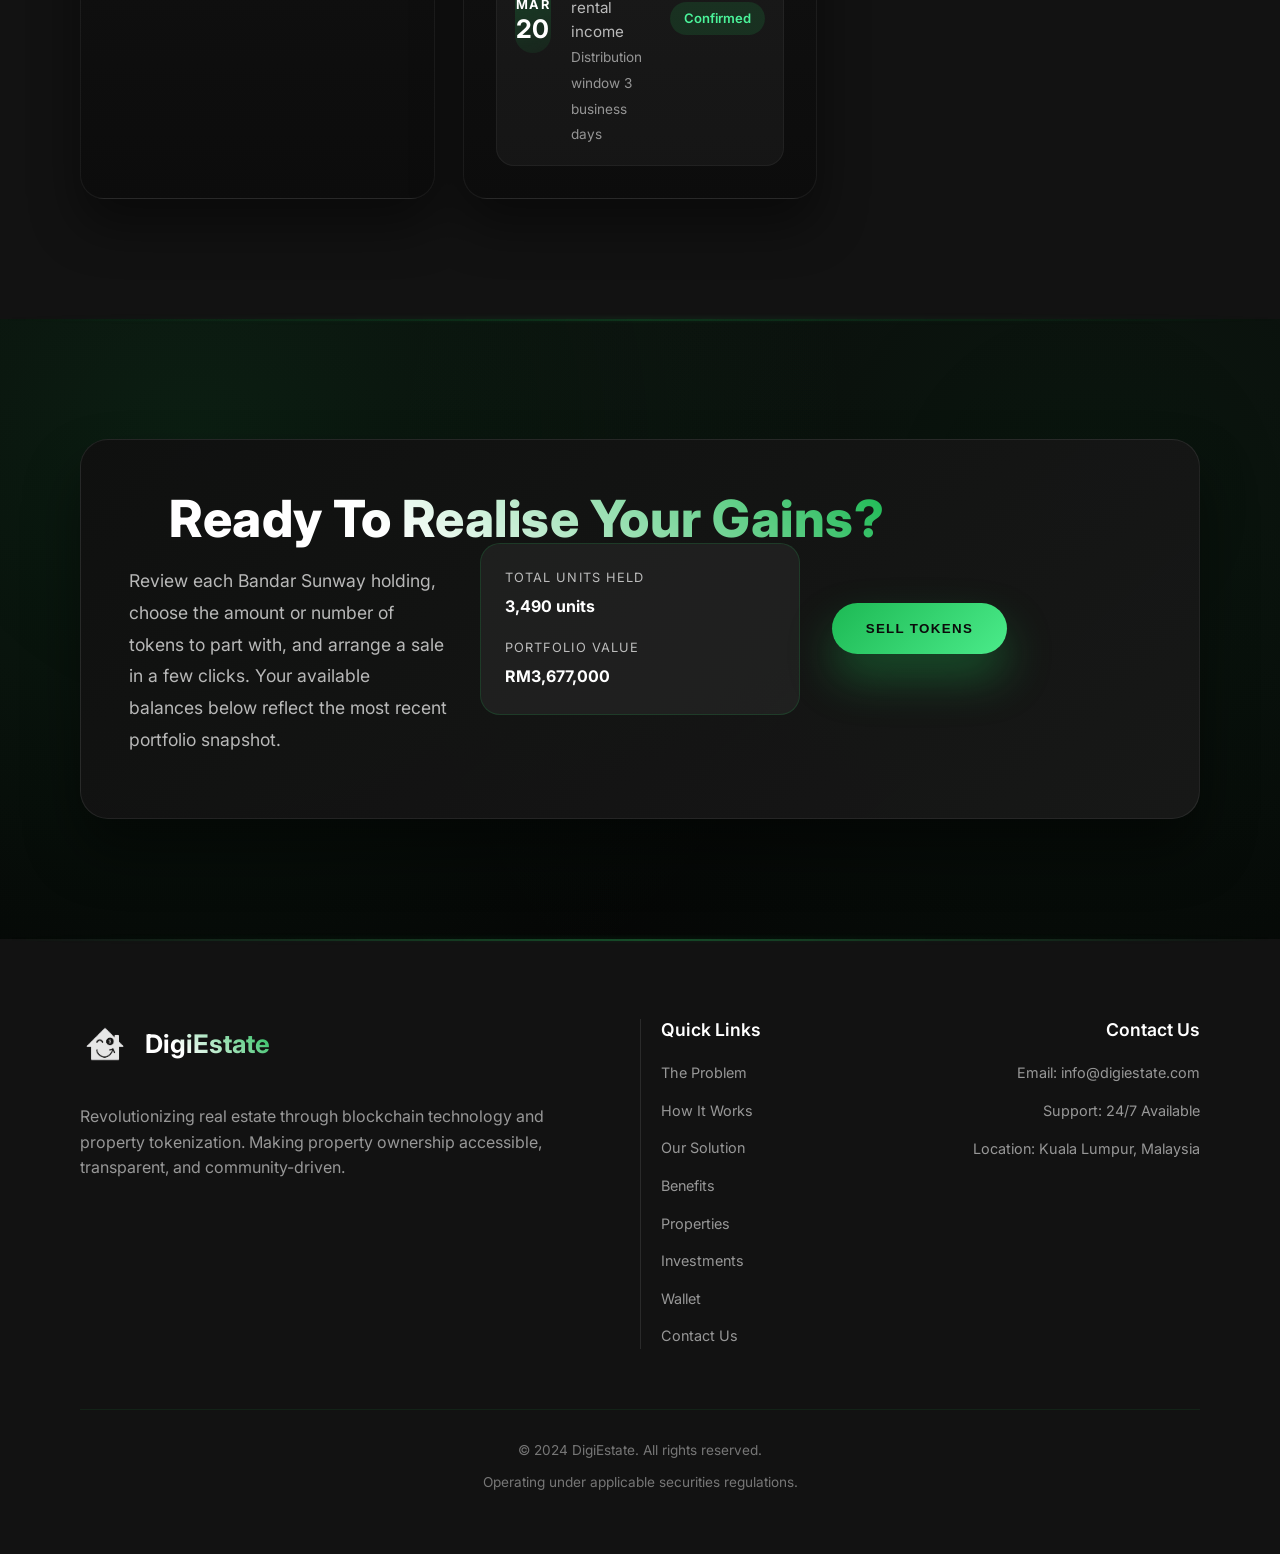
==== commit 6b6dacd9: "Add sell flow to investments page" ====
--- a/investments.html
+++ b/investments.html
@@ -292,6 +292,121 @@
         </div>
     </section>
 
+    <section class="portfolio-actions" aria-labelledby="sellTokensHeading">
+        <div class="container">
+            <div class="sell-cta">
+                <div class="sell-cta__content">
+                    <h2 id="sellTokensHeading">Ready to realise your gains?</h2>
+                    <p>
+                        Review each Bandar Sunway holding, choose the amount or number of tokens to part with, and
+                        arrange a sale in a few clicks. Your available balances below reflect the most recent
+                        portfolio snapshot.
+                    </p>
+                </div>
+                <div class="sell-cta__summary" role="presentation">
+                    <div class="sell-cta__metric">
+                        <span class="sell-cta__label">Total units held</span>
+                        <strong>3,490 units</strong>
+                    </div>
+                    <div class="sell-cta__metric">
+                        <span class="sell-cta__label">Portfolio value</span>
+                        <strong>RM3,677,000</strong>
+                    </div>
+                </div>
+                <button type="button" class="sell-cta__button" id="openSellModal">Sell tokens</button>
+            </div>
+        </div>
+    </section>
+
+    <div class="sell-modal" id="sellModal" hidden>
+        <div class="sell-modal__overlay" data-sell-close></div>
+        <div class="sell-modal__dialog" role="dialog" aria-modal="true" aria-labelledby="sellModalTitle"
+            tabindex="-1">
+            <button type="button" class="sell-modal__close" data-sell-close aria-label="Close sell details">
+                <svg viewBox="0 0 24 24" fill="none" xmlns="http://www.w3.org/2000/svg" aria-hidden="true">
+                    <path d="M6 6l12 12M6 18L18 6" stroke="currentColor" stroke-width="1.5" stroke-linecap="round"
+                        stroke-linejoin="round" />
+                </svg>
+            </button>
+            <div class="sell-modal__header">
+                <span class="sell-modal__eyebrow">Portfolio exit</span>
+                <h2 id="sellModalTitle">Schedule a token sale</h2>
+                <p class="sell-modal__intro">
+                    Select the property you would like to exit, decide whether to sell by amount or units, and preview
+                    the expected proceeds before confirming the order.
+                </p>
+            </div>
+            <form class="sell-form" id="sellForm" novalidate>
+                <div class="sell-form__field">
+                    <label for="sellProperty">Choose property</label>
+                    <select id="sellProperty" name="sellProperty">
+                        <option value="lacosta">LaCosta @ Sunway South Quay</option>
+                        <option value="geolake">Sunway GeoLake Residences</option>
+                        <option value="greenfield">Greenfield Residence</option>
+                        <option value="ridzuan">Ridzuan Condominium</option>
+                    </select>
+                </div>
+                <fieldset class="sell-form__toggle" aria-label="Choose sale input mode">
+                    <legend class="sell-form__toggle-label">Amount or Units</legend>
+                    <label class="sell-form__toggle-option">
+                        <input type="radio" name="sellMode" value="amount" checked>
+                        <span>Amount (RM)</span>
+                    </label>
+                    <label class="sell-form__toggle-option">
+                        <input type="radio" name="sellMode" value="units">
+                        <span>Units</span>
+                    </label>
+                </fieldset>
+                <div class="sell-form__fields">
+                    <div class="sell-input">
+                        <label for="sellAmount">Amount (RM)</label>
+                        <input type="number" id="sellAmount" name="sellAmount" inputmode="decimal" min="0"
+                            step="1" placeholder="0.00">
+                    </div>
+                    <div class="sell-input">
+                        <label for="sellUnits">Units</label>
+                        <input type="number" id="sellUnits" name="sellUnits" inputmode="decimal" min="0"
+                            step="1" placeholder="0" disabled>
+                    </div>
+                </div>
+                <div class="sell-slider">
+                    <div class="sell-slider__header">
+                        <label for="sellSlider">Adjust sale size</label>
+                        <span class="sell-slider__range" data-sell-slider-range>0% → 100%</span>
+                    </div>
+                    <input type="range" id="sellSlider" name="sellSlider" min="0" max="100" value="0" step="1">
+                    <span class="sell-slider__value" aria-live="polite" data-sell-slider-value>0% of holdings</span>
+                </div>
+                <div class="sell-summary" aria-live="polite">
+                    <div class="sell-summary__item">
+                        <span class="sell-summary__label">Available units</span>
+                        <span class="sell-summary__value" data-available-units>0</span>
+                    </div>
+                    <div class="sell-summary__item">
+                        <span class="sell-summary__label">Unit price</span>
+                        <span class="sell-summary__value" data-unit-price>RM0.00</span>
+                    </div>
+                    <div class="sell-summary__item">
+                        <span class="sell-summary__label">Estimated proceeds</span>
+                        <span class="sell-summary__value" data-estimated-proceeds>RM0.00</span>
+                    </div>
+                </div>
+                <div class="sell-auto">
+                    <label class="sell-auto__checkbox" for="sellAutoInvest">
+                        <input type="checkbox" id="sellAutoInvest" name="sellAutoInvest">
+                        Auto-invest future payouts?
+                    </label>
+                    <div class="sell-auto__cap">
+                        <label for="sellAutoCap">Cap (% of proceeds)</label>
+                        <input type="number" id="sellAutoCap" name="sellAutoCap" min="0" max="100" step="1"
+                            value="25" disabled>
+                    </div>
+                </div>
+                <button type="submit" class="sell-form__submit">Place sell order</button>
+            </form>
+        </div>
+    </div>
+
     <footer>
         <div class="container">
             <div class="footer-content">
@@ -328,5 +443,6 @@
             </div>
         </div>
     </footer>
+    <script src="js/investments.js"></script>
 </body>
 </html>
--- a/css/sections/investments.css
+++ b/css/sections/investments.css
@@ -198,6 +198,359 @@
 .portfolio-card > * {
     position: relative;
     z-index: 1;
+}
+
+.portfolio-actions {
+    padding: 120px 0;
+    background: radial-gradient(circle at 15% 20%, rgba(29, 185, 84, 0.12), transparent 55%),
+                radial-gradient(circle at 85% 30%, rgba(29, 185, 84, 0.08), transparent 60%),
+                linear-gradient(180deg, rgba(10, 10, 10, 0.95) 0%, rgba(5, 5, 5, 0.98) 100%);
+}
+
+.sell-cta {
+    display: grid;
+    gap: 32px;
+    grid-template-columns: repeat(auto-fit, minmax(260px, 1fr));
+    align-items: center;
+    padding: 48px;
+    border-radius: 28px;
+    background: linear-gradient(140deg, rgba(16, 16, 16, 0.95) 0%, rgba(25, 25, 25, 0.92) 100%);
+    border: 1px solid rgba(255, 255, 255, 0.08);
+    box-shadow: 0 32px 55px rgba(0, 0, 0, 0.45);
+}
+
+.sell-cta__content h2 {
+    margin-bottom: 16px;
+}
+
+.sell-cta__summary {
+    display: grid;
+    gap: 18px;
+    padding: 24px;
+    border-radius: 20px;
+    background: rgba(255, 255, 255, 0.05);
+    border: 1px solid rgba(29, 185, 84, 0.18);
+}
+
+.sell-cta__metric {
+    display: flex;
+    flex-direction: column;
+    gap: 6px;
+}
+
+.sell-cta__label {
+    font-size: 0.8rem;
+    text-transform: uppercase;
+    letter-spacing: 0.08em;
+    color: var(--text-secondary);
+}
+
+.sell-cta__button {
+    justify-self: start;
+    padding: 18px 34px;
+    border-radius: 999px;
+    border: none;
+    cursor: pointer;
+    font-weight: 700;
+    text-transform: uppercase;
+    letter-spacing: 0.1em;
+    background: linear-gradient(135deg, var(--secondary) 0%, #4beb8a 100%);
+    color: #0b0b0b;
+    box-shadow: 0 24px 45px rgba(29, 185, 84, 0.35);
+    transition: transform 0.3s ease, box-shadow 0.3s ease;
+}
+
+.sell-cta__button:hover,
+.sell-cta__button:focus-visible {
+    transform: translateY(-2px);
+    box-shadow: 0 30px 55px rgba(29, 185, 84, 0.45);
+}
+
+.sell-modal[hidden] {
+    display: none;
+}
+
+.sell-modal {
+    position: fixed;
+    inset: 0;
+    z-index: 1100;
+    display: grid;
+    place-items: center;
+}
+
+.sell-modal__overlay {
+    position: absolute;
+    inset: 0;
+    background: rgba(8, 8, 8, 0.82);
+    backdrop-filter: blur(10px);
+}
+
+.sell-modal__dialog {
+    position: relative;
+    width: min(640px, calc(100% - 32px));
+    max-height: calc(100vh - 80px);
+    padding: 42px;
+    border-radius: 28px;
+    background: linear-gradient(170deg, rgba(20, 20, 20, 0.98) 0%, rgba(8, 8, 8, 0.96) 100%);
+    border: 1px solid rgba(255, 255, 255, 0.06);
+    box-shadow: 0 45px 80px rgba(0, 0, 0, 0.55);
+    overflow-y: auto;
+}
+
+.sell-modal__close {
+    position: absolute;
+    top: 18px;
+    right: 18px;
+    display: inline-flex;
+    align-items: center;
+    justify-content: center;
+    width: 42px;
+    height: 42px;
+    border-radius: 50%;
+    border: none;
+    background: rgba(255, 255, 255, 0.06);
+    color: var(--text);
+    cursor: pointer;
+    transition: transform 0.2s ease, background 0.2s ease;
+}
+
+.sell-modal__close svg {
+    width: 20px;
+    height: 20px;
+}
+
+.sell-modal__close:hover,
+.sell-modal__close:focus-visible {
+    transform: rotate(4deg) scale(1.05);
+    background: rgba(255, 255, 255, 0.12);
+}
+
+.sell-modal__header {
+    display: flex;
+    flex-direction: column;
+    gap: 12px;
+    margin-bottom: 28px;
+}
+
+.sell-modal__eyebrow {
+    font-size: 0.75rem;
+    text-transform: uppercase;
+    letter-spacing: 0.18em;
+    color: var(--secondary);
+}
+
+.sell-modal__intro {
+    color: var(--text-secondary);
+}
+
+.sell-form {
+    display: flex;
+    flex-direction: column;
+    gap: 24px;
+}
+
+.sell-form__field label,
+.sell-form__toggle-label,
+.sell-input label,
+.sell-auto__cap label {
+    font-size: 0.8rem;
+    text-transform: uppercase;
+    letter-spacing: 0.08em;
+    color: var(--text-secondary);
+}
+
+.sell-form select,
+.sell-input input,
+.sell-auto__cap input {
+    width: 100%;
+    border-radius: 16px;
+    padding: 14px 16px;
+    background: rgba(255, 255, 255, 0.04);
+    border: 1px solid rgba(29, 185, 84, 0.18);
+    color: var(--text);
+}
+
+.sell-form select:focus,
+.sell-input input:focus,
+.sell-auto__cap input:focus {
+    outline: none;
+    border-color: var(--secondary);
+    box-shadow: 0 0 0 3px rgba(29, 185, 84, 0.25);
+}
+
+.sell-form__toggle {
+    display: flex;
+    flex-wrap: wrap;
+    gap: 12px;
+    align-items: center;
+    padding: 16px;
+    border-radius: 16px;
+    border: 1px solid rgba(255, 255, 255, 0.08);
+    background: rgba(255, 255, 255, 0.04);
+}
+
+.sell-form__toggle legend {
+    font-weight: 600;
+    margin-right: auto;
+}
+
+.sell-form__toggle-option {
+    display: inline-flex;
+    align-items: center;
+    gap: 10px;
+    padding: 10px 16px;
+    border-radius: 999px;
+    background: rgba(255, 255, 255, 0.06);
+    cursor: pointer;
+    transition: background 0.2s ease;
+}
+
+.sell-form__toggle-option input {
+    width: 18px;
+    height: 18px;
+    accent-color: var(--secondary);
+}
+
+.sell-form__toggle-option:hover,
+.sell-form__toggle-option:focus-within,
+.sell-form__toggle-option.is-selected {
+    background: rgba(29, 185, 84, 0.2);
+}
+
+.sell-form__fields {
+    display: grid;
+    grid-template-columns: repeat(auto-fit, minmax(220px, 1fr));
+    gap: 20px;
+}
+
+.sell-input input:disabled {
+    opacity: 0.6;
+    cursor: not-allowed;
+}
+
+.sell-slider {
+    display: flex;
+    flex-direction: column;
+    gap: 12px;
+}
+
+.sell-slider__header {
+    display: flex;
+    justify-content: space-between;
+    align-items: center;
+    gap: 12px;
+}
+
+.sell-slider__range {
+    color: var(--text-secondary);
+    font-size: 0.85rem;
+    letter-spacing: 0.08em;
+    text-transform: uppercase;
+}
+
+.sell-slider input[type="range"] {
+    accent-color: var(--secondary);
+}
+
+.sell-slider__value {
+    font-size: 0.9rem;
+    color: var(--text-secondary);
+}
+
+.sell-summary {
+    display: grid;
+    grid-template-columns: repeat(auto-fit, minmax(180px, 1fr));
+    gap: 16px;
+}
+
+.sell-summary__item {
+    padding: 18px;
+    border-radius: 18px;
+    background: rgba(255, 255, 255, 0.05);
+    border: 1px solid rgba(29, 185, 84, 0.16);
+}
+
+.sell-summary__label {
+    display: block;
+    font-size: 0.75rem;
+    letter-spacing: 0.08em;
+    text-transform: uppercase;
+    color: var(--text-secondary);
+    margin-bottom: 6px;
+}
+
+.sell-summary__value {
+    font-weight: 700;
+    font-size: 1.1rem;
+}
+
+.sell-auto {
+    display: flex;
+    flex-wrap: wrap;
+    gap: 18px;
+    align-items: center;
+    justify-content: space-between;
+}
+
+.sell-auto__checkbox {
+    display: inline-flex;
+    align-items: center;
+    gap: 12px;
+    font-weight: 600;
+}
+
+.sell-auto__checkbox input {
+    width: 22px;
+    height: 22px;
+    accent-color: var(--secondary);
+}
+
+.sell-auto__cap {
+    display: flex;
+    flex-direction: column;
+    gap: 6px;
+    min-width: 200px;
+}
+
+.sell-auto__cap input:disabled {
+    opacity: 0.55;
+    cursor: not-allowed;
+}
+
+.sell-form__submit {
+    align-self: stretch;
+    padding: 16px;
+    border-radius: 16px;
+    border: none;
+    background: linear-gradient(135deg, var(--secondary) 0%, #4beb8a 100%);
+    color: #0b0b0b;
+    font-weight: 700;
+    text-transform: uppercase;
+    letter-spacing: 0.06em;
+    cursor: pointer;
+    box-shadow: 0 20px 40px rgba(29, 185, 84, 0.35);
+    transition: transform 0.3s ease, box-shadow 0.3s ease;
+}
+
+.sell-form__submit:hover,
+.sell-form__submit:focus-visible {
+    transform: translateY(-1px);
+    box-shadow: 0 26px 50px rgba(29, 185, 84, 0.45);
+}
+
+body.sell-modal-open {
+    overflow: hidden;
+}
+
+@media (max-width: 768px) {
+    .sell-cta {
+        padding: 32px;
+    }
+
+    .sell-modal__dialog {
+        padding: 32px 24px;
+        max-height: calc(100vh - 40px);
+    }
 }
 
 .cash-card,
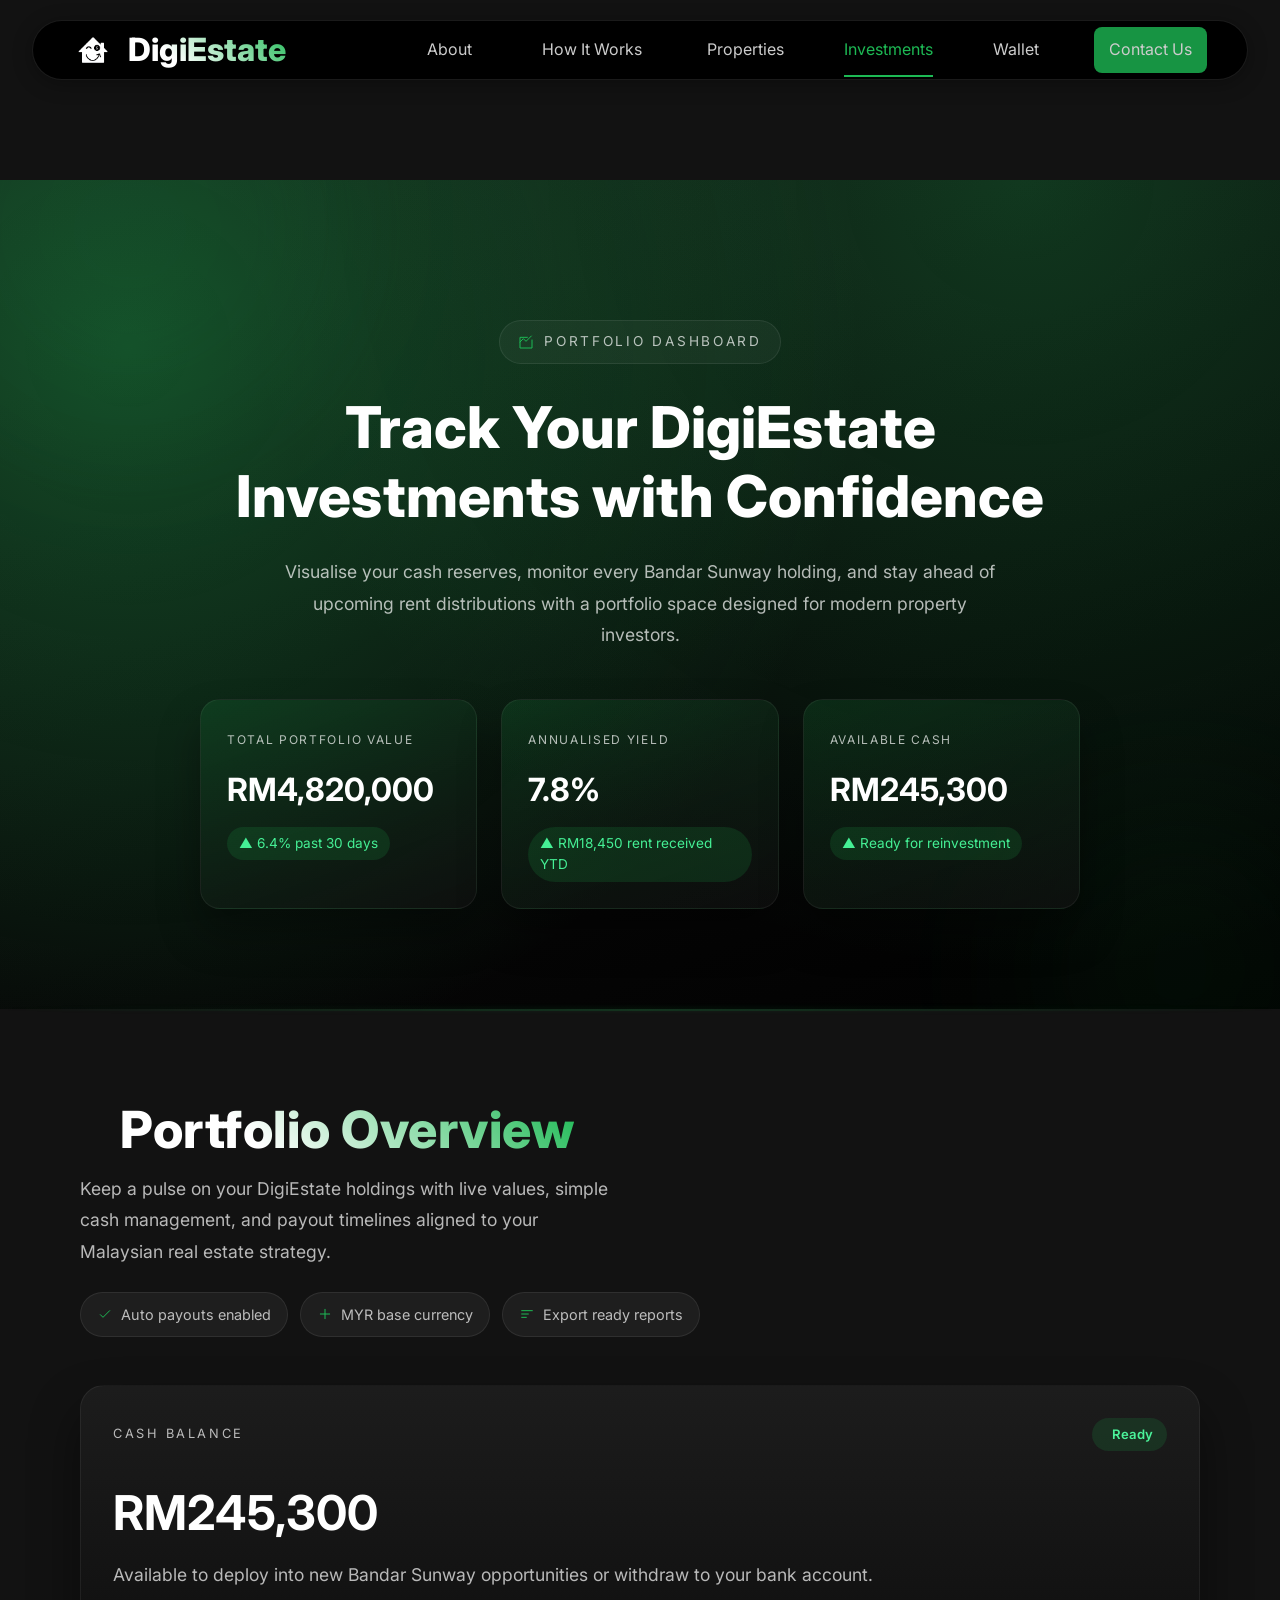
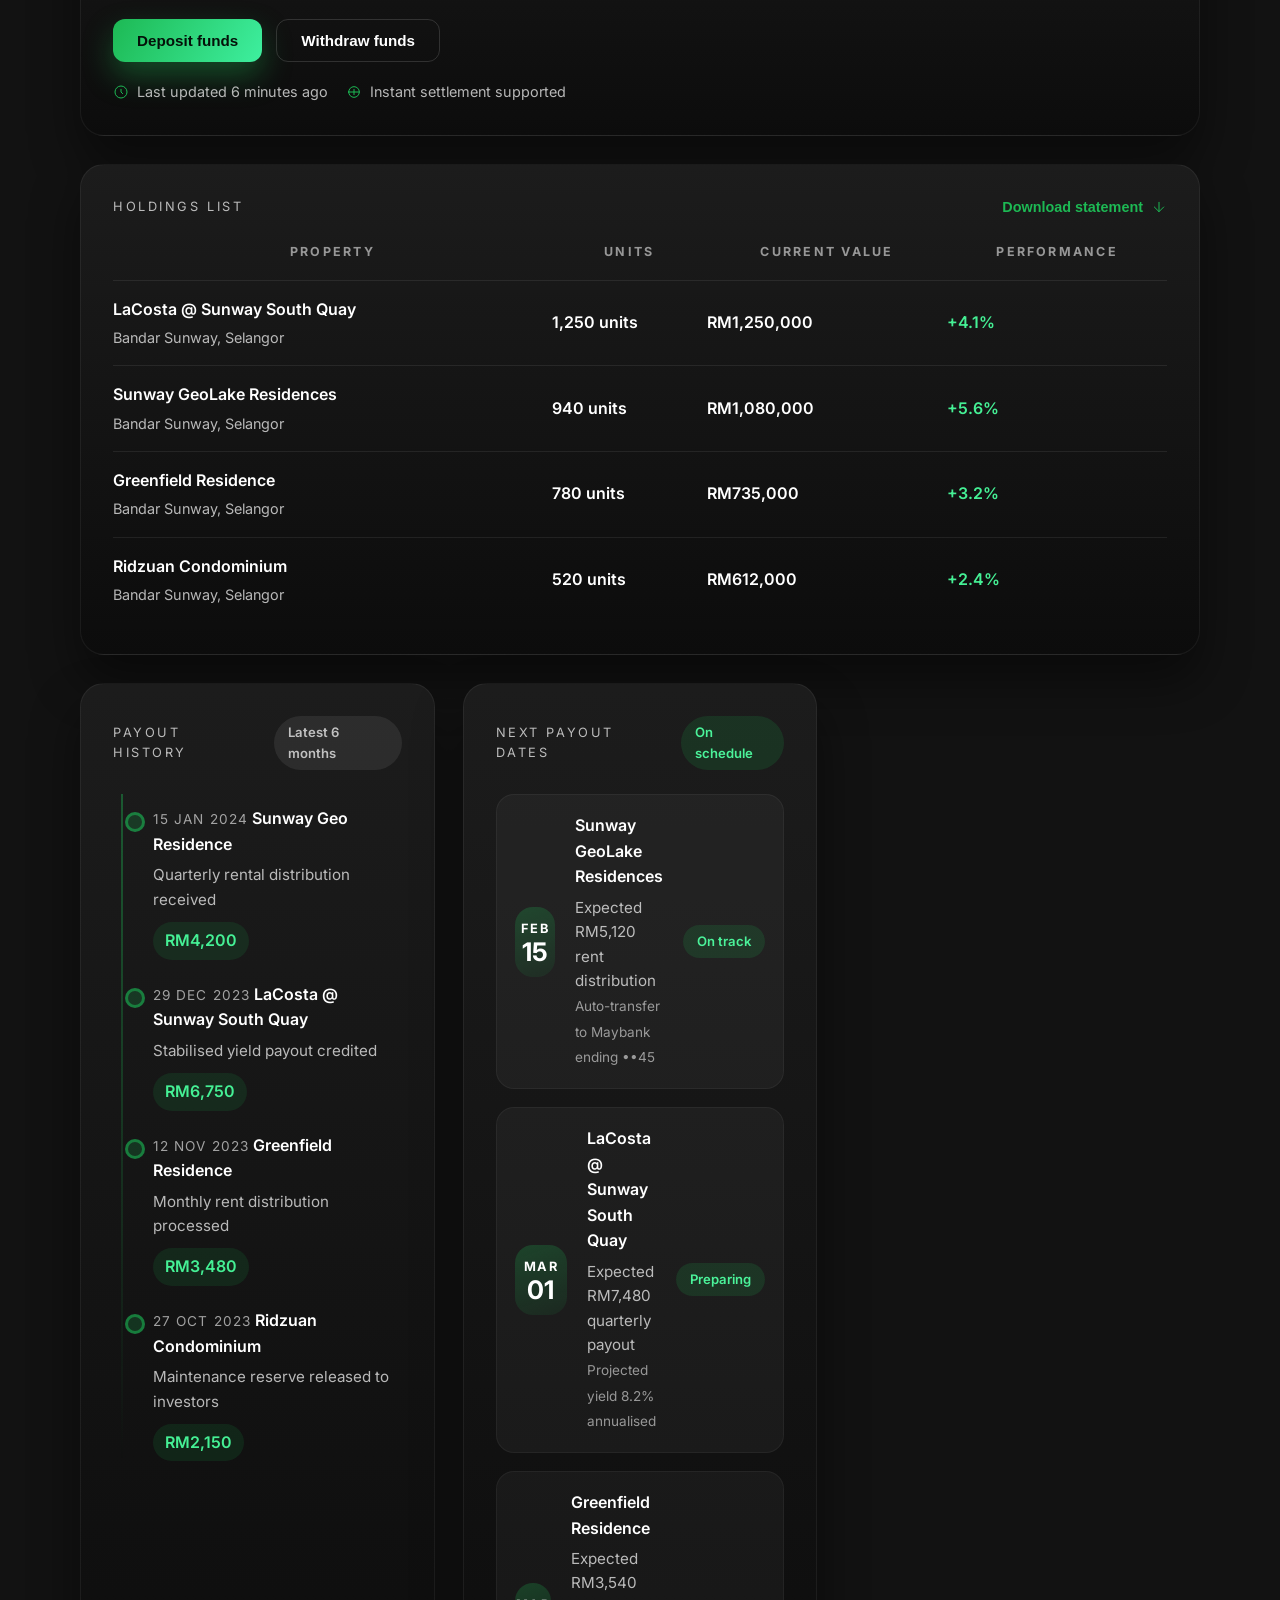
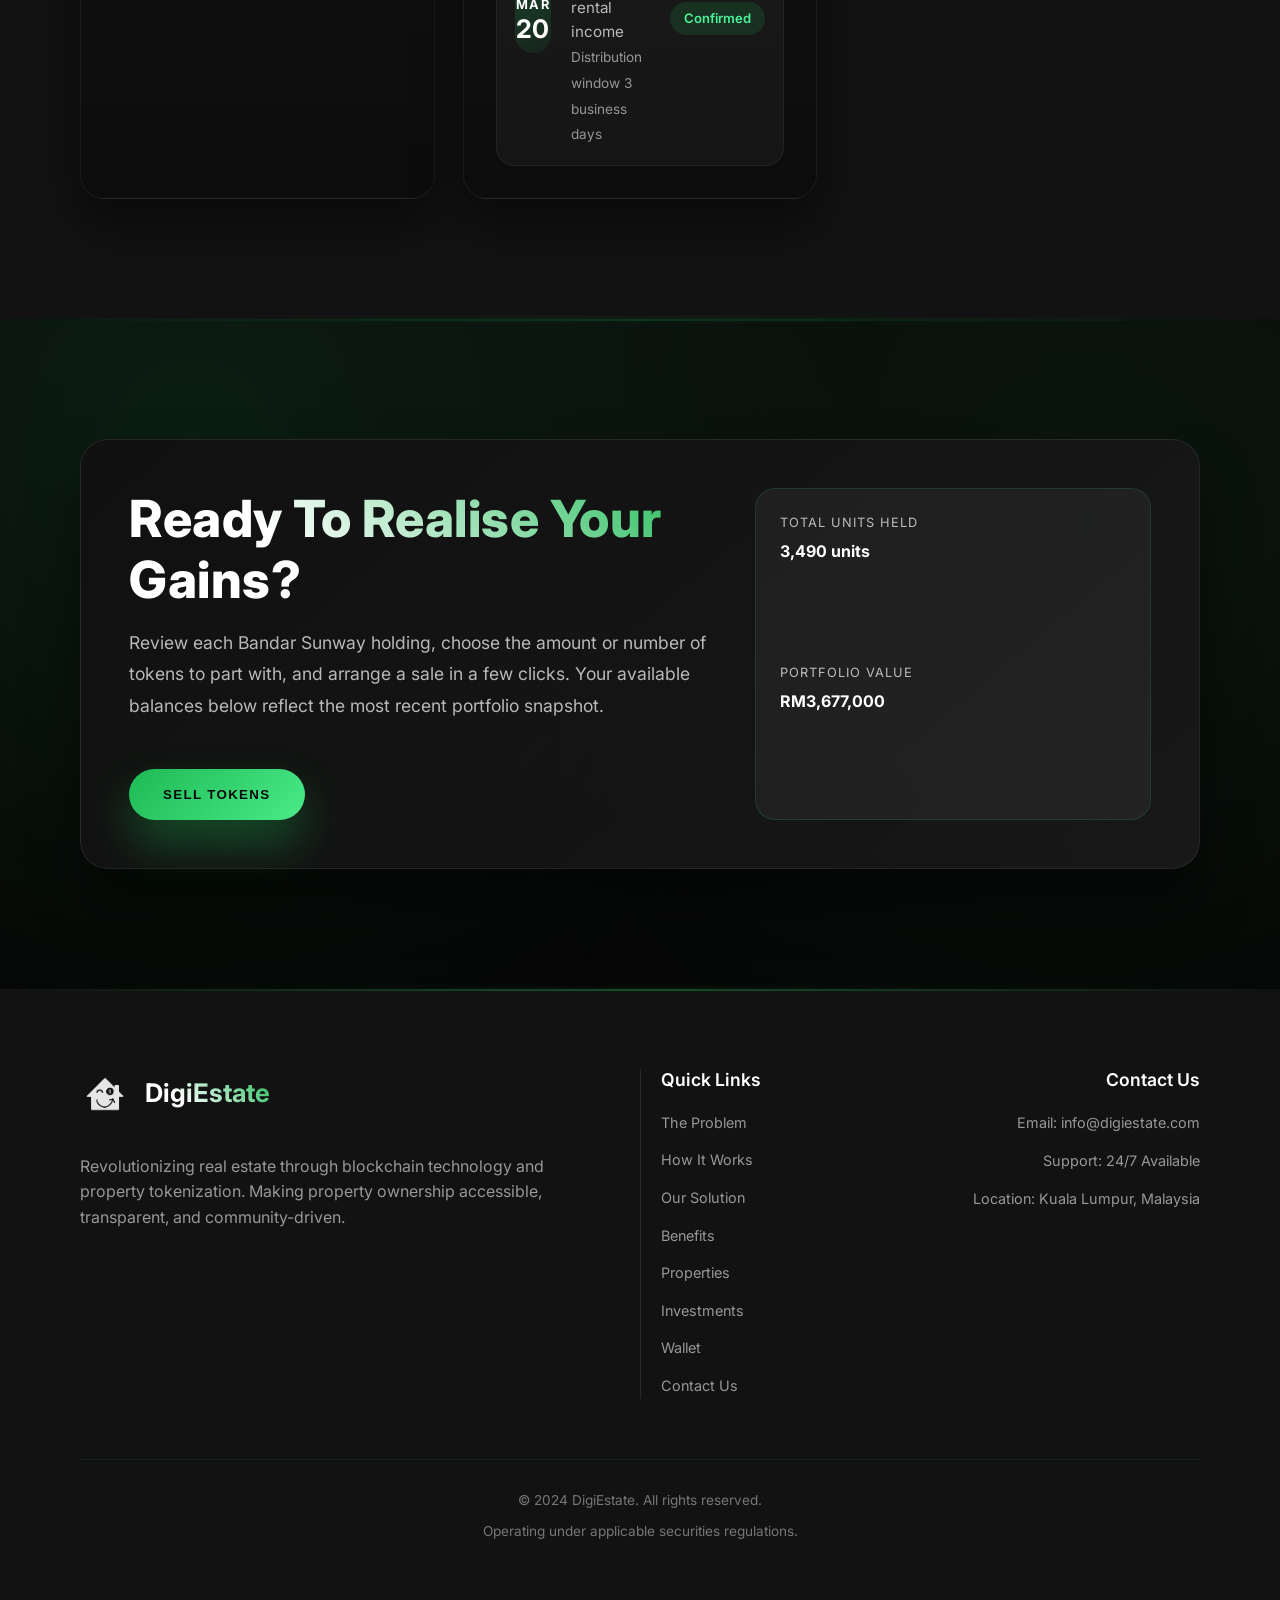
==== commit 45fb6834: "Fix investments navigation link accessibility" ====
--- a/investments.html
+++ b/investments.html
@@ -35,7 +35,7 @@
                     </div>
                 </div>
                 <a href="/marketplace.html" class="nav-page">Properties</a>
-                <a href="/investments.html" class="nav-page">Investments</a>
+                <a href="investments.html" class="nav-page">Investments</a>
                 <a href="/wallet.html" class="nav-page">Wallet</a>
                 <a href="/#contact" class="nav-page contact-btn">Contact Us</a>
             </div>
--- a/css/sections/investments.css
+++ b/css/sections/investments.css
@@ -210,8 +210,11 @@
 .sell-cta {
     display: grid;
     gap: 32px;
-    grid-template-columns: repeat(auto-fit, minmax(260px, 1fr));
-    align-items: center;
+    grid-template-columns: minmax(0, 1.5fr) minmax(0, 1fr);
+    grid-template-areas:
+        "content summary"
+        "button summary";
+    align-items: start;
     padding: 48px;
     border-radius: 28px;
     background: linear-gradient(140deg, rgba(16, 16, 16, 0.95) 0%, rgba(25, 25, 25, 0.92) 100%);
@@ -219,8 +222,13 @@
     box-shadow: 0 32px 55px rgba(0, 0, 0, 0.45);
 }
 
+.sell-cta__content {
+    grid-area: content;
+}
+
 .sell-cta__content h2 {
-    margin-bottom: 16px;
+    margin: 0 0 16px;
+    white-space: normal;
 }
 
 .sell-cta__summary {
@@ -230,6 +238,8 @@
     border-radius: 20px;
     background: rgba(255, 255, 255, 0.05);
     border: 1px solid rgba(29, 185, 84, 0.18);
+    grid-area: summary;
+    align-self: stretch;
 }
 
 .sell-cta__metric {
@@ -246,7 +256,9 @@
 }
 
 .sell-cta__button {
+    grid-area: button;
     justify-self: start;
+    align-self: end;
     padding: 18px 34px;
     border-radius: 999px;
     border: none;
@@ -545,6 +557,11 @@
 @media (max-width: 768px) {
     .sell-cta {
         padding: 32px;
+        grid-template-columns: 1fr;
+        grid-template-areas:
+            "content"
+            "summary"
+            "button";
     }
 
     .sell-modal__dialog {
